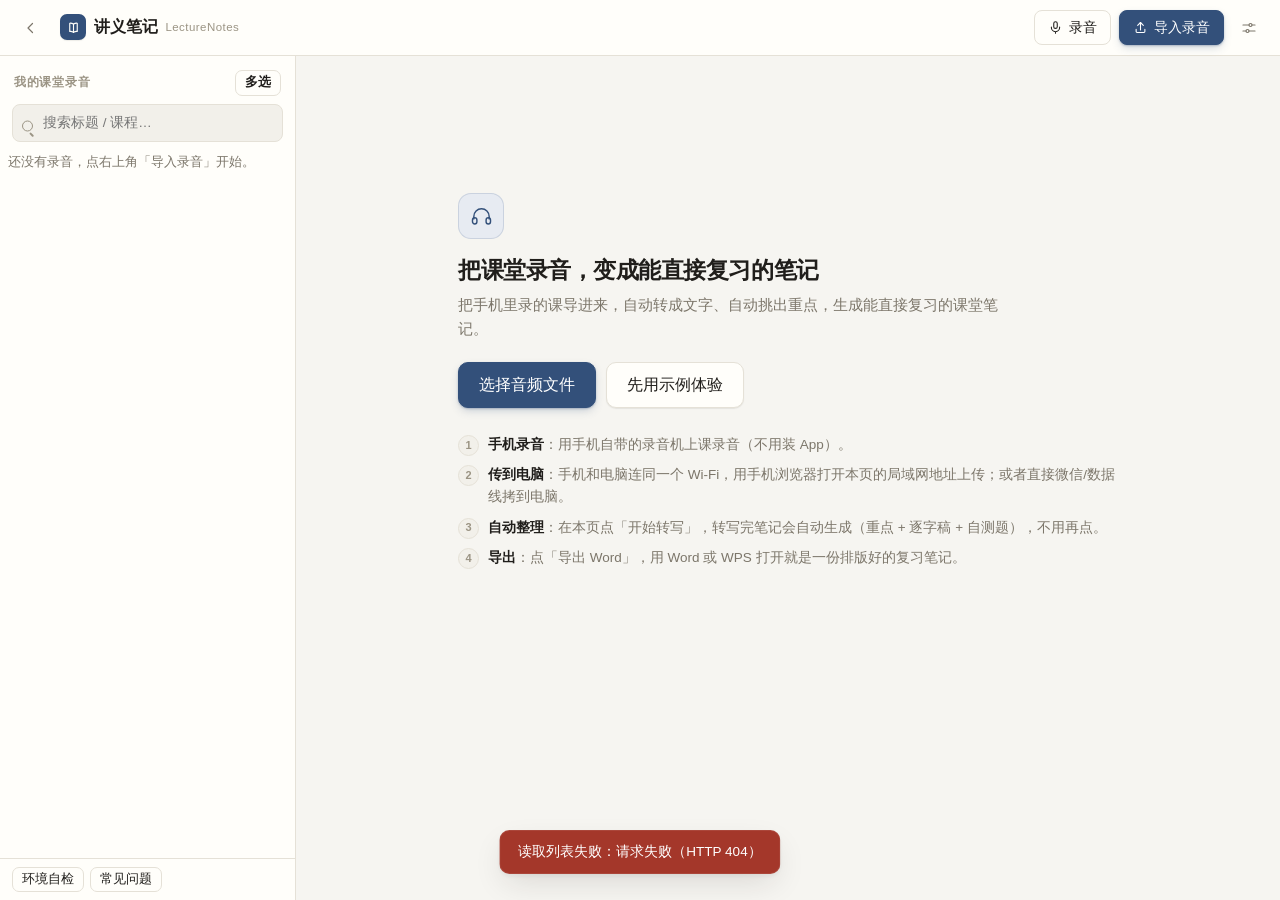
==== public/index.html @ d76efbf9 "工具栏两个笔记按钮合成重新润色，离线引擎不再产出笔记" ====
<!doctype html>
<html lang="zh-CN">
<head>
<meta charset="utf-8">
<meta name="viewport" content="width=device-width, initial-scale=1, viewport-fit=cover">
<meta name="color-scheme" content="light dark">
<title>讲义笔记 · LectureNotes</title>
<link rel="icon" href="data:image/svg+xml,<svg xmlns='http://www.w3.org/2000/svg' viewBox='0 0 24 24'><rect width='24' height='24' rx='5' fill='%2333507a'/><path d='M12 6.8C10.5 5.7 8.7 5.2 6.6 5.4v12c1.9-.2 3.5.3 5.4 1.4 1.9-1.1 3.5-1.6 5.4-1.4v-12c-2.1-.2-3.9.3-5.4 1.4z' fill='none' stroke='white' stroke-width='1.5' stroke-linejoin='round'/></svg>">
<link rel="stylesheet" href="./app.css">
</head>
<body>

<!-- ============ 图标 sprite ============
     全部图标都在这里定义一次，页面各处用 <svg class="i"><use href="#i-xxx"/></svg> 引用。
     为什么不用 emoji：同一个 codepoint 在 Windows / macOS / Android 上是三套完全
     不同的画（书本图标在 Windows 是彩色塑料书、在 Linux 上是黑白线条），字号、基线、
     留白都不可控，排在一起永远对不齐；而且彩色 emoji 跟任何配色方案都打架 ——
     一屏里冒出十几个饱和色块，就是「AI 生成界面」最典型的观感。
     全部用 24x24 视框、1.6 圆头描边、currentColor，颜色由 CSS 的 color 决定。 -->
<svg class="sprite" aria-hidden="true" focusable="false" width="0" height="0" style="position:absolute;overflow:hidden">
  <symbol id="i-menu" viewBox="0 0 24 24"><path d="M4 7h16M4 12h16M4 17h16"/></symbol>
  <symbol id="i-book" viewBox="0 0 24 24"><path d="M12 6.6C10.4 5.4 8.4 4.9 6 5.1v13.2c2.4-.2 4.4.3 6 1.5 1.6-1.2 3.6-1.7 6-1.5V5.1c-2.4-.2-4.4.3-6 1.5z"/><path d="M12 6.6v13.2"/></symbol>
  <symbol id="i-upload" viewBox="0 0 24 24"><path d="M12 16V4"/><path d="m7.5 8.5 4.5-4.5 4.5 4.5"/><path d="M5 15v3.5A1.5 1.5 0 0 0 6.5 20h11a1.5 1.5 0 0 0 1.5-1.5V15"/></symbol>
  <symbol id="i-sliders" viewBox="0 0 24 24"><path d="M4 8h8M16 8h4M4 16h4M12 16h8"/><circle cx="14" cy="8" r="2"/><circle cx="10" cy="16" r="2"/></symbol>
  <symbol id="i-x" viewBox="0 0 24 24"><path d="M6 6l12 12M18 6L6 18"/></symbol>
  <symbol id="i-headphones" viewBox="0 0 24 24"><path d="M4 14.5V12a8 8 0 0 1 16 0v2.5"/><rect x="2.6" y="13.4" width="4.6" height="6.4" rx="2.3"/><rect x="16.8" y="13.4" width="4.6" height="6.4" rx="2.3"/></symbol>
  <symbol id="i-arrow-left" viewBox="0 0 24 24"><path d="M19 12H5"/><path d="m11 6-6 6 6 6"/></symbol>
  <symbol id="i-arrow-right" viewBox="0 0 24 24"><path d="M5 12h14"/><path d="m13 6 6 6-6 6"/></symbol>
  <symbol id="i-chevron-left" viewBox="0 0 24 24"><path d="m14 6-6 6 6 6"/></symbol>
  <symbol id="i-chevron-right" viewBox="0 0 24 24"><path d="m10 6 6 6-6 6"/></symbol>
  <symbol id="i-trash" viewBox="0 0 24 24"><path d="M4 7h16"/><path d="M9.5 7V5.4A1.4 1.4 0 0 1 10.9 4h2.2a1.4 1.4 0 0 1 1.4 1.4V7"/><path d="M6.2 7l.75 12.1A2 2 0 0 0 8.95 21h6.1a2 2 0 0 0 2-1.9L17.8 7"/><path d="M10 11v5.5M14 11v5.5"/></symbol>
  <symbol id="i-pencil" viewBox="0 0 24 24"><path d="M12 20h9"/><path d="M16.6 3.6a2.1 2.1 0 0 1 3 3L7 19.2l-4 1 1-4z"/></symbol>
  <symbol id="i-pen" viewBox="0 0 24 24"><path d="M4 20.5 5.4 15l10.8-10.8a2.2 2.2 0 1 1 3.1 3.1L8.5 18.1z"/><path d="m14.6 5.6 3.3 3.3"/></symbol>
  <symbol id="i-nodes" viewBox="0 0 24 24"><circle cx="4.9" cy="12" r="2"/><circle cx="19" cy="6" r="2"/><circle cx="19" cy="18" r="2"/><path d="M6.9 12c4.4 0 4.6-6 10.1-6M6.9 12c4.4 0 4.6 6 10.1 6"/></symbol>
  <symbol id="i-file" viewBox="0 0 24 24"><path d="M14 3H7.5A1.5 1.5 0 0 0 6 4.5v15A1.5 1.5 0 0 0 7.5 21h9a1.5 1.5 0 0 0 1.5-1.5V7z"/><path d="M14 3v4h4.5"/><path d="M9 13h6M9 16.5h4"/></symbol>
  <symbol id="i-check" viewBox="0 0 24 24"><path d="m5 12.6 4.6 4.6L19 6.8"/></symbol>
  <symbol id="i-check-square" viewBox="0 0 24 24"><rect x="3.5" y="3.5" width="17" height="17" rx="3"/><path d="m8 12.2 2.9 2.9L16.3 9"/></symbol>
  <symbol id="i-square" viewBox="0 0 24 24"><rect x="3.5" y="3.5" width="17" height="17" rx="3"/></symbol>
  <symbol id="i-eye" viewBox="0 0 24 24"><path d="M2.6 12S6.2 5.6 12 5.6 21.4 12 21.4 12 17.8 18.4 12 18.4 2.6 12 2.6 12z"/><circle cx="12" cy="12" r="2.9"/></symbol>
  <symbol id="i-eye-off" viewBox="0 0 24 24"><path d="M9.9 5.9A9.9 9.9 0 0 1 12 5.6c5.8 0 9.4 6.4 9.4 6.4a17 17 0 0 1-3.2 3.9"/><path d="M6.3 7.7A17.6 17.6 0 0 0 2.6 12S6.2 18.4 12 18.4c1.06 0 2.03-.2 2.9-.53"/><path d="M10.1 10.1a2.9 2.9 0 0 0 3.9 3.9"/><path d="M3.6 3.6l16.8 16.8"/></symbol>
  <symbol id="i-folder" viewBox="0 0 24 24"><path d="M3.2 7.6A1.6 1.6 0 0 1 4.8 6h3.5a1.6 1.6 0 0 1 1.3.7L11 8.4h8.2A1.6 1.6 0 0 1 20.8 10v7.4a1.6 1.6 0 0 1-1.6 1.6H4.8a1.6 1.6 0 0 1-1.6-1.6z"/></symbol>
  <symbol id="i-copy" viewBox="0 0 24 24"><rect x="9" y="9" width="11.5" height="11.5" rx="2.2"/><path d="M15 5.8A1.8 1.8 0 0 0 13.2 4H5.8A1.8 1.8 0 0 0 4 5.8v7.4A1.8 1.8 0 0 0 5.8 15"/></symbol>
  <symbol id="i-coffee" viewBox="0 0 24 24"><path d="M4 9.5h12v5.8a5 5 0 0 1-5 5H9a5 5 0 0 1-5-5z"/><path d="M16 10.6h1.6a2.6 2.6 0 0 1 0 5.2H16"/><path d="M6.6 3.4v2.4M10 3.4v2.4M13.4 3.4v2.4"/></symbol>
  <symbol id="i-key" viewBox="0 0 24 24"><circle cx="8.4" cy="8.4" r="3.9"/><path d="m11.2 11.2 8.4 8.4"/><path d="m16.4 16.4 2-2"/><path d="m19.1 19.1 2-2"/></symbol>
  <symbol id="i-pin" viewBox="0 0 24 24"><path d="M9.4 3.2h5.2l-1.1 5 3.7 3.5H6.8l3.7-3.5z"/><path d="M12 11.7V21"/></symbol>
  <symbol id="i-alert" viewBox="0 0 24 24"><path d="M12 4.2 21 20H3z"/><path d="M12 9.6v4.6M12 16.9v.1"/></symbol>
  <symbol id="i-box" viewBox="0 0 24 24"><path d="M12 3.2 20.4 7.6v8.8L12 20.8 3.6 16.4V7.6z"/><path d="m3.6 7.6 8.4 4.5 8.4-4.5M12 12.1V20.8"/></symbol>
  <symbol id="i-search" viewBox="0 0 24 24"><circle cx="10.8" cy="10.8" r="6.6"/><path d="m15.7 15.7 4.5 4.5"/></symbol>
  <symbol id="i-mic" viewBox="0 0 24 24"><rect x="9.2" y="2.8" width="5.6" height="10.6" rx="2.8"/><path d="M5.4 11.4v.7a6.6 6.6 0 0 0 13.2 0v-.7M12 18.7V21.2"/></symbol>
  <symbol id="i-play" viewBox="0 0 24 24"><path d="M8 5.4v13.2L19 12z" fill="currentColor" stroke="none"/></symbol>
  <symbol id="i-stop" viewBox="0 0 24 24"><rect x="7" y="7" width="10" height="10" rx="2.2" fill="currentColor" stroke="none"/></symbol>
  <symbol id="i-sparkle" viewBox="0 0 24 24"><path d="M12 3.4 13.7 9l5.6 1.7-5.6 1.7L12 18l-1.7-5.6L4.7 10.7 10.3 9z"/><path d="M18.6 16.4 19.3 18.4l2 .7-2 .7-.7 2-.7-2-2-.7 2-.7z"/></symbol>
  <symbol id="i-coin" viewBox="0 0 24 24"><circle cx="12" cy="12" r="8.6"/><path d="M8.9 8.2 12 12.4l3.1-4.2M12 12.4V17"/><path d="M9.4 13.4h5.2M9.4 15.6h5.2"/></symbol>
  <symbol id="i-plus" viewBox="0 0 24 24"><path d="M12 5v14M5 12h14"/></symbol>
  <symbol id="i-wifi" viewBox="0 0 24 24"><path d="M2.6 9.2a13.5 13.5 0 0 1 18.8 0"/><path d="M5.9 12.7a9 9 0 0 1 12.2 0"/><path d="M9.2 16.2a4.4 4.4 0 0 1 5.6 0"/><path d="M12 19.6v.1"/></symbol>
  <symbol id="i-refresh" viewBox="0 0 24 24"><path d="M20 12a8 8 0 1 1-2.7-6"/><path d="M20.4 4.4v4.8h-4.8"/></symbol>
  <symbol id="i-shield" viewBox="0 0 24 24"><path d="M12 3.2 19.4 6v6c0 4.4-3 7.5-7.4 9.2C7.6 19.5 4.6 16.4 4.6 12V6z"/><path d="m9.2 12 2.1 2.1 3.6-3.9"/></symbol>
  <symbol id="i-more" viewBox="0 0 24 24"><circle cx="6" cy="12" r="1.3" fill="currentColor" stroke="none"/><circle cx="12" cy="12" r="1.3" fill="currentColor" stroke="none"/><circle cx="18" cy="12" r="1.3" fill="currentColor" stroke="none"/></symbol>
</svg>

<header class="topbar">
  <button class="icon-btn only-mobile" id="btn-menu" title="课程列表" aria-label="课程列表"><svg class="i"><use href="#i-menu"/></svg></button>
  <button class="icon-btn" id="btn-sidebar" title="收起录音列表" aria-label="收起或展开录音列表"><svg class="i"><use href="#i-chevron-left"/></svg></button>
  <div class="brand"><span class="logo"><svg class="i"><use href="#i-book"/></svg></span><b>讲义笔记</b><span class="sub">LectureNotes</span></div>
  <div class="top-actions">
    <button class="btn ghost phone-hide" id="btn-record" title="用电脑麦克风直接录音"><svg class="i sm"><use href="#i-mic"/></svg>录音</button>
    <button class="btn primary" id="btn-import"><svg class="i sm"><use href="#i-upload"/></svg>导入录音</button>
    <button class="icon-btn phone-hide" id="btn-settings" title="设置"><svg class="i"><use href="#i-sliders"/></svg></button>
  </div>
</header>

<main class="layout" id="layout">
  <aside class="sidebar" id="sidebar">
    <div class="side-head">
      <span>我的课堂录音</span>
      <div class="side-head-actions">
        <button class="btn ghost tiny phone-hide" id="btn-batch">多选</button>
        <button class="icon-btn tiny only-mobile" id="btn-close-menu" title="收起列表"><svg class="i"><use href="#i-x"/></svg></button>
      </div>
    </div>
    <div class="side-search"><input id="search" type="search" placeholder="搜索标题 / 课程…"></div>
    <div class="batch-bar" id="batch-bar" hidden>
      <span class="batch-count" id="batch-count"></span>
      <button class="btn tiny" id="btn-batch-all">全选</button>
      <button class="btn tiny ghost" id="btn-batch-none">取消选择</button>
      <button class="btn tiny danger" id="btn-batch-delete">删除所选</button>
      <button class="btn tiny ghost" id="btn-batch-exit">退出多选</button>
    </div>
    <ul id="lecture-list" class="lecture-list"></ul>
    <div class="side-foot phone-hide">
      <button class="btn ghost tiny" id="btn-health">环境自检</button>
      <button class="btn ghost tiny" id="btn-help">常见问题</button>
    </div>
  </aside>

  <section class="content" id="content">
    <!-- 空状态 -->
    <div id="empty-state" class="empty">
      <div class="empty-card">
        <div class="empty-mark"><svg class="i"><use href="#i-headphones"/></svg></div>
        <h2><span class="pc-only">把课堂录音，变成能直接复习的笔记</span><span class="only-remote">把这节课的录音传到电脑上</span></h2>
        <p><span class="pc-only">把手机里录的课导进来，自动转成文字、自动挑出重点，生成能直接复习的课堂笔记。</span><span class="only-remote">手机上不用装 App、不用登录：选个文件传上去，转文字、挑重点、导出都在电脑上做。</span></p>
        <div class="empty-actions">
          <button class="btn primary big" id="btn-import-2">选择音频文件</button>
          <button class="btn big phone-hide" id="btn-demo">先用示例体验</button>
        </div>
        <ol class="steps phone-hide">
          <li><b>手机录音</b>：用手机自带的录音机上课录音（不用装 App）。</li>
          <li><b>传到电脑</b>：手机和电脑连同一个 Wi-Fi，用手机浏览器打开本页的局域网地址上传；或者直接微信/数据线拷到电脑。</li>
          <li><b>自动整理</b>：在本页点「开始转写」，转写完笔记会自动生成（重点 + 逐字稿 + 自测题），不用再点。</li>
          <li><b>导出</b>：点「导出 Word」，用 Word 或 WPS 打开就是一份排版好的复习笔记。</li>
        </ol>
        <!-- 手机上（另一台设备通过局域网打开）走这一份说明。
             两边不共用同一段文字：电脑版讲的是「在本页转写、导出」，而这些
             在手机上根本点不到 —— 照抄过去等于骗人。 -->
        <ol class="steps only-remote">
          <li><b>在电脑上录音</b>：用手机自带的录音机上课录音，文件留在手机里。</li>
          <li><b>点上面的按钮传上去</b>：选文件、起个名字，传完这一步就结束了，手机会提示「已上传」。</li>
          <li><b>回到电脑上处理</b>：转写、生成笔记、导出 Word / PDF 都在电脑上做，手机上不用管。</li>
        </ol>
        <!-- 这条提示是给电脑上的人看的（「去设置里打开手机访问」）。手机上已经
             在传了，还在这儿说「怎么开手机访问」等于对着已经进门的人教开门。 -->
        <p class="hint phone-hide" id="lan-hint"></p>
      </div>
    </div>

    <!-- 详情 -->
    <div id="detail" hidden>
      <!-- 详情头：三行并成两行。
           原来「返回列表」独占一行（26px + 10px 间距），标题又一行，元信息再一行，
           合计 103px。在一个 800px 高的视口里，光这一块就吃掉八分之一，
           而它承载的信息（一条录音叫什么、什么时候导入、多大）用户扫一眼就够了。
           现在「返回」缩成图标 + 两个字，和标题同一行；删除从元信息行挪到标题行右侧
           （它本来就是针对「这条录音」的动作，跟标题同属一个层级）。 -->
      <div class="detail-head">
        <div class="head-main">
          <button class="btn ghost tiny" id="btn-back" title="回到录音列表"><svg class="i sm"><use href="#i-arrow-left"/></svg>返回</button>
          <h1 id="d-title" contenteditable="true" spellcheck="false">未命名</h1>
          <span class="badge" id="d-status">已导入</span>
          <button class="icon-btn tiny" id="btn-delete" title="删除这条录音"><svg class="i"><use href="#i-trash"/></svg></button>
        </div>
        <div class="meta-row">
          <label class="meta-item">课程 <input id="d-course" placeholder="如：数据结构" size="10"></label>
          <span class="meta-item" id="d-info"></span>
          <!-- 引擎标签原来挤在工具栏里（「硅基流动 SenseVoice · Qwen/Qwen3-ASR-1.7B · 547 段」
               一句就 362px 宽），把工具栏顶到两行、多占 43px。它本来就是「这条录音是
               用什么转的」这种元信息，跟导入时间、大小、时长同一类，挪到元信息行更合适。 -->
          <span class="engine-tag" id="engine-tag"></span>
        </div>
      </div>

      <div class="player-bar">
        <audio id="audio" controls preload="metadata"></audio>
        <div class="quick-jumps">
          <span class="hint">跳到：</span>
          <button class="btn tiny ghost" data-jump="-30"><svg class="i sm"><use href="#i-chevron-left"/></svg>30s</button>
          <button class="btn tiny ghost" data-jump="30">30s<svg class="i sm"><use href="#i-chevron-right"/></svg></button>
        </div>
      </div>

      <div class="toolbar">
        <div class="tb-group">
          <button class="btn primary" id="btn-transcribe">① 开始转写</button>
          <span class="tb-hint" id="transcribe-hint"></span>
        </div>
        <div class="tb-group">
          <button class="btn ghost" id="btn-renote" title="用大模型重新整理一遍：转写完成后会自动跑，改过风格或想重来点这里">重新润色</button>
        </div>
        <div class="tb-group">
          <button class="btn ghost" id="btn-export-docx">导出 Word</button>
          <button class="btn ghost" id="btn-export-pdf" title="导成 PDF，字体已嵌入，手机上也能看">导出 PDF</button>
          <button class="btn ghost" id="btn-copy">复制笔记</button>
        </div>
      </div>

      <div class="progress-wrap" id="progress-wrap" hidden>
        <div class="progress-main">
          <div class="progress-head">
            <span class="progress-stage" id="progress-stage">准备中</span>
            <span class="progress-label" id="progress-label">处理中…</span>
            <span class="progress-pct" id="progress-pct">—</span>
          </div>
          <div class="progress"><div class="progress-fill" id="progress-fill"></div></div>
          <div class="progress-detail" id="progress-detail" hidden></div>
        </div>
        <button class="btn tiny ghost" id="btn-cancel-job">取消</button>
      </div>

      <div class="panes" id="panes">
        <div class="pane">
          <div class="pane-head">
            <span class="tabs">
              <button class="tab active" id="tab-note"><svg class="i sm"><use href="#i-pencil"/></svg>笔记</button>
              <button class="tab" id="tab-mindmap"><svg class="i sm"><use href="#i-nodes"/></svg>思维导图</button>
            </span>
            <!-- 笔记设置的第二站：侧栏那个「⋯」只在列表里能看到，进了这条录音
                 想改风格/重点条数就得先退出去，等于让人记住「要改设置得先关掉」。
                 钉在笔记面板头上 —— 它改的就是这块面板里的东西。窄屏时 tab 和
                 它留在第一行，来源说明整行落到下面（见 @media 里的 flex-wrap）。 -->
            <button class="btn ghost tiny note-prefs-btn phone-hide" id="btn-pane-prefs" title="改这条录音的笔记设置"><svg class="i sm"><use href="#i-sliders"/></svg><span class="lbl">笔记设置</span></button>
            <span class="tx-reopen" id="tx-reopen" hidden>
              <button class="btn ghost tiny" id="btn-tx-expand" title="把逐字稿面板展开回来"><svg class="i sm"><use href="#i-file"/></svg>展开逐字稿</button>
            </span>
            <span class="pane-hint" id="note-source"></span>
          </div>
          <article class="markdown" id="note-view">
            <p class="placeholder">尚未生成笔记。请先点击「① 开始转写」，转写完成后笔记会自动生成。</p>
          </article>
        </div>
        <div class="pane tx-pane">
          <div class="pane-head">
            <span><svg class="i sm"><use href="#i-file"/></svg>逐字稿</span>
            <span class="pane-tools">
              <input id="tx-search" class="tx-search" type="search" placeholder="搜索…">
              <button class="btn ghost tiny" id="btn-tx-collapse" title="收起逐字稿，让笔记占满整行">收起<svg class="i sm"><use href="#i-chevron-right"/></svg></button>
            </span>
          </div>
          <p class="tx-note" id="tx-note" hidden></p>
          <div class="transcript" id="transcript-view">
            <p class="placeholder">尚未生成转写内容。</p>
          </div>
        </div>
      </div>
    </div>
  </section>
</main>

<!-- ============ 录音弹窗 ============ -->
<div class="modal phone-hide" id="record-modal" hidden>
  <div class="modal-card">
    <h3>正在录音</h3>
    <div class="rec-timer" id="rec-timer">00:00</div>
    <canvas id="rec-wave" width="420" height="64"></canvas>
    <p class="hint">建议：把手机/电脑放在前排，录音时尽量别翻书、别说话。</p>
    <div class="modal-actions">
      <button class="btn ghost" id="btn-rec-cancel">丢弃</button>
      <button class="btn primary" id="btn-rec-stop"><svg class="i sm"><use href="#i-stop"/></svg>停止并保存</button>
    </div>
  </div>
</div>

<!-- ============ 新建录音（导入/录音保存前先问一遍） ============ -->
<div class="modal" id="new-lecture-modal" hidden>
  <div class="modal-card">
    <h3 id="new-lecture-title">新建录音</h3>
    <p class="hint" id="new-lecture-sub">给这条录音起个名字，顺便定一下笔记怎么写。只有这一条录音会用到这些设置。</p>

    <div class="field">
      <label for="nl-title">录音名</label>
      <input id="nl-title" type="text" placeholder="如：数据结构 · 二叉树的遍历" spellcheck="false">
    </div>

    <div class="field phone-hide">
      <label for="nl-extra">提示词 <span class="hint">（空白即默认）</span></label>
      <textarea id="nl-extra" rows="3" spellcheck="false" placeholder="如：这是法学课，请把法条编号写全；重点用【】标出"></textarea>
    </div>

    <div class="grid2 phone-hide">
      <div class="field">
        <label for="nl-style">笔记风格</label>
        <select id="nl-style">
          <option value="exam">应试重点版</option>
          <option value="outline">提纲版</option>
          <option value="cornell">康奈尔版</option>
        </select>
      </div>
      <div class="field">
        <label for="nl-maxpoints">每个主题几条重点</label>
        <select id="nl-maxpoints">
          <option value="0">自适应（按主题长短定）</option>
          <option value="3">3 条 — 极简</option>
          <option value="5">5 条 — 适中</option>
          <option value="6">6 条 — 默认</option>
          <option value="8">8 条 — 详细</option>
          <option value="10">10 条 — 很详细</option>
        </select>
      </div>
    </div>
    <p class="hint" id="nl-style-desc"></p>

    <div class="field phone-hide">
      <label for="nl-language">录音语言 <span class="hint">（影响转写准确度）</span></label>
      <select id="nl-language">
        <option value="zh">中文</option>
        <option value="en">English</option>
        <option value="auto">自动识别</option>
      </select>
      <p class="hint" id="nl-language-desc"></p>
    </div>

    <p class="hint" id="nl-hint">风格、重点条数、提示词都只对这条录音生效。以后想改，打开它点「笔记设置」。</p>

    <div class="modal-actions">
      <button class="btn ghost" id="btn-nl-cancel">取消</button>
      <button class="btn primary" id="btn-nl-create">创建</button>
    </div>
  </div>
</div>

<!-- ============ 设置 ============ -->
<div class="modal phone-hide" id="settings-modal" hidden>
  <div class="modal-card wide">
    <div class="modal-head">
      <h3><svg class="i"><use href="#i-sliders"/></svg>设置</h3>
      <button class="icon-btn" id="btn-settings-close" title="关闭"><svg class="i"><use href="#i-x"/></svg></button>
    </div>
    <div class="settings-body">

      <section class="sect">
        <h4>① 服务商（转写 + AI 笔记共用一家）</h4>
        <div class="field">
          <label>服务商</label>
          <select id="s-provider">
            <option value="local">本地 · 免费、不上传</option>
          </select>
        </div>

        <div class="grid2" data-for="local">
          <div class="field">
            <label>运算设备</label>
            <select id="s-local-device">
              <option value="auto">自动（有 WebGPU 就用显卡）</option>
              <option value="webgpu">强制 WebGPU（显卡加速）</option>
              <option value="wasm">强制 WASM（CPU，慢但兼容）</option>
            </select>
          </div>
          <div class="field">
            <label>模型下载源</label>
            <select id="s-model-host">
              <option value="https://hf-mirror.com">HF 镜像 hf-mirror.com（国内推荐）</option>
              <option value="https://huggingface.co">HuggingFace 官方</option>
            </select>
          </div>
          <div class="field wide">
            <label>依赖库 CDN（不通会自动换备用源）</label>
            <input id="s-cdn" placeholder="https://cdn.jsdelivr.net/npm/@huggingface/transformers@3">
          </div>
        </div>

        <!-- 本地转写模型：同样是卡片选择器。四档体积差二十倍（96MB ~ 1.9GB），
             速度差十几倍，只写个仓库名用户没法判断该选哪个，
             所以每张卡上除了体积还标了实测耗时（providers.js 的 speedNote）。 -->
        <div class="field wide" data-for="local">
          <label>本地转写模型 <span class="hint" id="local-model-now"></span></label>
          <div class="model-list" id="local-model-list"></div>
          <div class="model-custom" id="local-model-custom" hidden>
            <input id="s-local-model" placeholder="onnx-community/whisper-base" autocomplete="off" spellcheck="false">
            <span class="hint">可填 HuggingFace 上任意兼容的仓库名</span>
          </div>
        </div>

        <div class="grid2" data-for="cloud">
          <div class="field">
            <label>接口地址（自定义时填）</label>
            <input id="s-asr-endpoint" placeholder="https://your-server/v1/audio/transcriptions">
          </div>
        </div>

        <!-- 转写模型：卡片式选择器。
             为什么不再用一行自由文本框：填完 Key 之后用户根本不知道自己在用哪个模型，
             也不知道还有免费档和更准的付费档可选 —— 只会一直用预设那一档。
             卡片把档位（零成本 / 便宜·够用 / 便宜·好用 / 偏贵·更好）和一句质量说明直接摆出来。
             那句说明刻意写得短、像人写的（「速度快，准确度略低」），别写成技术卖点。
             个别模型还会多一个「作者推荐」小标签 —— 那是背书，不是第五个档位。
             「其他」那张卡保留手填能力（自建 faster-whisper / 中转站）。 -->
        <div class="field wide" data-for="cloud">
          <label>转写模型 <span class="hint" id="asr-model-now"></span></label>
          <div class="model-list" id="asr-model-list"></div>
          <div class="model-custom" id="asr-model-custom" hidden>
            <input id="s-asr-model" placeholder="FunAudioLLM/SenseVoiceSmall" autocomplete="off" spellcheck="false">
            <span class="hint">照抄服务商文档里的写法</span>
          </div>
        </div>
        <div class="field wide" data-for="key" id="key-field">
          <label>API Key（转写 + 笔记共用这一把）</label>

          <!-- 第一行 = 当前正在用的那一把。平时是密码点，点眼睛才显示明文
               （本机才看得到；手机/局域网根本拿不到明文）。
               点对勾把它设为「正在用」，点「保存」才真正写进配置。 -->
          <div class="key-row">
            <input id="s-key" type="password" placeholder="粘贴你的 API Key" autocomplete="off" spellcheck="false">
            <button type="button" class="icon-btn tiny" id="btn-reveal-key" title="显示/隐藏 Key"><svg class="i"><use href="#i-eye"/></svg></button>
            <button type="button" class="icon-btn tiny" id="btn-save-key" title="用这一格里的 Key"><svg class="i"><use href="#i-check"/></svg></button>
          </div>

          <!-- 下面每一行 = 一把已保存的 Key，点一下就切过去（切过去后再点保存）。
               当前用的那条左边有竖条、底色更亮；删除按钮悬停才出现。 -->
          <div class="key-list" id="key-list" hidden></div>
        </div>
        <button class="btn ghost tiny" data-for="cloud" id="btn-test-asr">检查云端转写配置</button>
        <span class="test-result" id="asr-test-result"></span>
        <!-- 「录音语言」不在这里：它是每节课不同的事（英语课 vs 中文课），
             归到每条录音自己的笔记设置里，见新建录音弹窗的 #nl-language。 -->
      </section>

      <section class="sect">
        <h4>② 笔记润色</h4>
        <label class="check"><input type="checkbox" id="s-llm-enabled"> 转写完成后自动润色笔记</label>
        <div class="field">
          <label>笔记模型 <span class="hint" id="llm-model-now"></span></label>
          <div class="model-list" id="llm-model-list"></div>
          <!-- 手填入口（自定义中转站、或想用预设里没有的型号）。
               平时藏在「其他」那张卡后面，点开才显示 —— 默认铺一个空输入框
               会让人以为必须自己填。 -->
          <div class="model-custom" id="llm-model-custom" hidden>
            <input id="s-llm-model" placeholder="qwen2.5-7b" autocomplete="off" spellcheck="false">
            <span class="hint">照抄服务商文档里的模型名</span>
          </div>
        </div>
        <div class="grid2">
          <div class="field">
            <label>接口地址（已自动填写，一般无需修改）</label>
            <input id="s-llm-base" placeholder="https://api.siliconflow.cn/v1">
          </div>
        </div>
        <button class="btn ghost tiny" id="btn-test-llm">测试连通性</button>
        <span class="test-result" id="llm-test-result"></span>
      </section>

      <section class="sect">
        <h4>③ 存储位置</h4>
        <div class="field">
          <label for="s-lect-dir">录音目录 <span class="hint" id="s-lect-dir-now"></span></label>
          <div class="path-row">
            <input id="s-lect-dir" type="text" class="path-input" spellcheck="false" placeholder="留空 = 默认位置">
            <button type="button" class="icon-btn" id="btn-lect-dir-copy" title="复制这个路径"><svg class="i"><use href="#i-copy"/></svg></button>
            <button type="button" class="icon-btn" id="btn-lect-dir-open" title="在文件管理器里打开"><svg class="i"><use href="#i-folder"/></svg></button>
            <button type="button" class="btn ghost tiny" id="btn-lect-dir-move">迁移</button>
            <button type="button" class="btn ghost tiny" id="btn-lect-dir-reset">重置</button>
          </div>
          <span class="hint" id="s-lect-dir-hint"></span>
        </div>
        <div class="field">
          <label for="s-models-dir">模型缓存目录 <span class="hint" id="s-models-dir-now"></span></label>
          <div class="path-row">
            <input id="s-models-dir" type="text" class="path-input" spellcheck="false" placeholder="留空 = 默认位置">
            <button type="button" class="icon-btn" id="btn-models-dir-copy" title="复制这个路径"><svg class="i"><use href="#i-copy"/></svg></button>
            <button type="button" class="icon-btn" id="btn-models-dir-open" title="在文件管理器里打开"><svg class="i"><use href="#i-folder"/></svg></button>
            <button type="button" class="btn ghost tiny" id="btn-models-dir-move">迁移</button>
            <button type="button" class="btn ghost tiny" id="btn-models-dir-reset">重置</button>
          </div>
          <span class="hint" id="s-models-dir-hint"></span>
        </div>
      </section>

      <section class="sect">
        <h4>④ 手机访问</h4>
        <p class="hint">
          开启后，同一个 Wi-Fi 下的手机、平板、别的电脑能打开下面这个地址，把录音传进来。
          <b>默认是关的</b> —— 关着的时候，就算别人拿到地址也只会看到 403，一个字节都读不到。
          录完传完记得关掉。
        </p>
        <label class="check"><input type="checkbox" id="s-lan-enabled"> 允许同一 Wi-Fi 的设备访问</label>
        <div class="field wide">
          <label>手机该访问的地址</label>
          <div class="path-row">
            <input id="lan-url" type="text" class="path-input" readonly spellcheck="false"
                   placeholder="打开开关后显示">
            <button type="button" class="icon-btn" id="btn-lan-copy" title="复制这个地址"><svg class="i"><use href="#i-copy"/></svg></button>
          </div>
          <span class="hint" id="lan-status"></span>
        </div>
        <p class="hint" id="lan-warn" hidden></p>
      </section>

      <section class="sect">
        <h4>⑤ 关于与协议</h4>
        <div class="about-row">
          <span class="hint" id="about-version">版本 —</span>
          <button type="button" class="linklike" id="btn-check-update">检查更新</button>
          <button type="button" class="linklike" id="btn-show-license">用户协议</button>
          <button type="button" class="linklike" id="btn-show-privacy">隐私政策</button>
          <span class="hint" id="about-agree"></span>
        </div>
        <!-- 更新区默认整块隐藏：没查到新版时不占地方。
             查到了才展开「新版号 + 更新说明 + 下载安装」。 -->
        <div class="update-box" id="update-box" hidden>
          <div class="update-head">
            <b id="update-title"></b>
            <span class="hint" id="update-sub"></span>
          </div>
          <div class="update-notes" id="update-notes"></div>
          <div class="update-actions">
            <button type="button" class="btn primary tiny" id="btn-update-install">下载并安装</button>
            <button type="button" class="btn ghost tiny" id="btn-update-ignore">跳过这个版本</button>
            <button type="button" class="btn ghost tiny" id="btn-update-page" hidden>打开下载页</button>
            <span class="hint" id="update-status"></span>
          </div>
        </div>
      </section>

      <section class="sect" id="diag-sect">
        <h4>⑥ 环境自检</h4>
        <div class="diag" id="diag"></div>
      </section>

    </div>
    <div class="modal-foot">
      <span class="hint">设置存在数据目录下的 <code>config.json</code>（默认在 <code>%LOCALAPPDATA%\LectureNotes\data</code>，实际位置见上面 ③ 存储位置）。Key 只存在这台电脑上，局域网访问时不会下发。</span>
      <div>
        <!-- 打赏入口放在这排按钮里，不放在滚动的设置正文里 ——
             正文滚到底才看得见，等于藏起来了；这一排永远固定在最底部。 -->
        <button class="btn ghost tiny" id="btn-show-donate" title="觉得好用的话，可以请人家喝杯奶茶"><svg class="i sm"><use href="#i-coffee"/></svg>请人家喝奶茶</button>
        <button class="btn ghost tiny danger" id="btn-shutdown" title="关闭后台服务（关掉整个程序）"><svg class="i sm"><use href="#i-x"/></svg>退出服务</button>
        <button class="btn ghost" id="btn-settings-cancel">取消</button>
        <button class="btn primary" id="btn-settings-save">保存</button>
      </div>
    </div>
  </div>
</div>

<!-- ============ 用户协议 / 隐私政策 ============ -->
<!-- 首次启动时自动弹出（还不算「同意过」的话），也可以随时从设置里再打开。 -->
<!-- ============ 新手引导 ============ -->
<!-- 内容全部由 public/onboard.js 现场生成：七步流程各自差别很大，
     写成静态 HTML 会变成七个 hidden 大块互相打架。
     这里只留一个容器，方便 CSS 定位和「首次启动要不要弹」的判断。 -->
<div class="modal onboard-modal phone-hide" id="onboard-modal" hidden></div>

<div class="modal" id="agree-modal" hidden>
  <div class="modal-card wide">
    <div class="modal-head">
      <h3 id="agree-title"><svg class="i"><use href="#i-file"/></svg><span class="t">用户协议</span></h3>
      <button class="icon-btn" id="btn-agree-close" title="关闭"><svg class="i"><use href="#i-x"/></svg></button>
    </div>
    <div class="settings-body help-body">
      <div class="tabs agree-tabs">
        <button class="tab active" id="tab-license" type="button">用户协议</button>
        <button class="tab" id="tab-privacy" type="button">隐私政策</button>
      </div>
      <pre class="agree-text" id="agree-text">正在读取…</pre>
      <p class="hint" id="agree-foot"></p>
    </div>
    <div class="modal-foot">
      <span class="hint">这份协议随软件一起放在安装目录里，随时可以再看。</span>
      <div class="modal-actions" style="margin:0">
        <button class="btn ghost" id="btn-agree-later">以后再说</button>
        <button class="btn primary" id="btn-agree-ok">我已阅读并同意</button>
      </div>
    </div>
  </div>
</div>

<!-- ============ 打赏 ============ -->
<!--
  收款码图片放在 public/donate/ 下面：
    public/donate/wechat.png/.jpg     微信收款码
    public/donate/alipay.png/.jpg     支付宝收款码
  两个都放就并排显示两个；只放一个就只显示那一个；一个都没有就显示
  「还没放收款码」的占位说明（开发状态下看得见，发出去之前放好就行）。
  图片不存在时网页不会报 404 崩掉 —— app.js 里先探测再显示。

  这个弹窗有两个出处：
    · 每次启动程序时自动弹一次（没勾「不再提示」的话）
    · 设置底部「请人家喝奶茶」按钮，想看才点
  自动弹的时候把「下次再说」写成「先看看别处」，手动打开时那句不显示。
-->
<!-- ============ 打赏 ============ -->
<div class="modal phone-hide" id="donate-modal" hidden>
  <div class="modal-card">
    <div class="modal-head">
      <h3><svg class="i"><use href="#i-coffee"/></svg>请人家喝杯奶茶</h3>
      <button class="icon-btn" id="btn-donate-close" title="关闭"><svg class="i"><use href="#i-x"/></svg></button>
    </div>
    <div class="settings-body">
      <p class="hint">
        这个软件是免费的，也没有登录、没有广告、不传你的录音。
        如果它真的帮你省下了抄笔记的时间，可以请人家喝杯奶茶 —— 不打赏也照样能用，一点功能都不会少。
      </p>
      <div class="donate-codes" id="donate-codes"></div>
      <p class="hint">米饭管饱，奶茶是加餐</p>
      <label class="donate-opt">
        <input type="checkbox" id="donate-never" />
        <span>以后不要再提示我</span>
      </label>
    </div>
    <div class="modal-foot">
      <span class="hint">钱直接到作者手里，不经过任何第三方平台。</span>
      <div class="modal-actions" style="margin:0">
        <button class="btn ghost" id="btn-donate-later">下次再说</button>
      </div>
    </div>
  </div>
</div>

<!-- ============ 常见问题 ============ -->
<div class="modal" id="help-modal" hidden>
  <div class="modal-card wide">
    <div class="modal-head">
      <h3><svg class="i"><use href="#i-book"/></svg>常见问题</h3>
      <button class="icon-btn" id="btn-help-close" title="关闭"><svg class="i"><use href="#i-x"/></svg></button>
    </div>
    <div class="faq-search">
      <svg class="i"><use href="#i-search"/></svg>
      <input id="faq-search" type="search" placeholder="搜报错原文或问题，比如 401、备份、时间戳" autocomplete="off">
    </div>
    <div class="settings-body help-body" id="faq-body"></div>
  </div>
</div>

<div id="toast" class="toast" hidden></div>
<input type="file" id="file-input" accept="audio/*,video/mp4,video/*" multiple hidden>
<script type="module" src="./app.js"></script>
</body>
</html>
---- public/app.css ----
/* ===== 讲义笔记 LectureNotes —— 样式 ===== */
:root {
  /* ── 配色 ────────────────────────────────────────────────────────────
     暖纸底 + 墨蓝主色。刻意不用 #3b82f6 / #6366f1 那类高饱和亮蓝 ——
     那是模板站和 AI 生成界面的默认色，一屏亮蓝看着就廉价。
     主色 #33507a 比 Tailwind blue-500 暗两档、饱和度也低，压得住长文阅读；
     底色 #f6f5f1 带一点黄，跟纯白面板拉开层次，不然整页糊成一片白。 */
  --bg: #f6f5f1;
  --panel: #fffefa;
  --panel-2: #f2f0ea;
  --panel-3: #e9e6dd;
  --text: #201e1b;
  --text-2: #453f36;
  --muted: #7c766a;
  --muted-2: #9b9484;
  --line: #e5e1d7;
  --line-2: #d2ccbe;
  --brand: #33507a;
  --brand-2: #27406a;
  --brand-soft: #e7ebf2;
  --ok: #2f6b46;
  --ok-soft: #e6efe8;
  --warn: #8f6416;
  --warn-soft: #f7eedb;
  --danger: #a4372a;
  --danger-soft: #f8e7e3;

  /* ── 形状 ────────────────────────────────────────────────────────────
     两档圆角：控件 8px、卡片 14px、浮层 18px。
     以前按钮 9px、卡片 12px、弹窗 16px 三个值混着用，凑近看边缘不在一个节奏上。 */
  --r-sm: 8px;
  --r-md: 10px;
  --r-lg: 14px;
  --r-xl: 18px;
  --radius: var(--r-lg);

  /* ── 阴影 ────────────────────────────────────────────────────────────
     分三层：控件贴地一层、卡片两层、浮层三层。
     阴影基色用暖色 (32,30,27) 而不是纯黑 —— 冷阴影压在暖纸底上会发灰。 */
  --sh-1: 0 1px 1.5px rgba(32, 30, 27, .05), 0 1px 1px rgba(32, 30, 27, .03);
  --sh-2: 0 1px 2px rgba(32, 30, 27, .05), 0 4px 12px -2px rgba(32, 30, 27, .07);
  --sh-3: 0 2px 4px rgba(32, 30, 27, .06), 0 12px 32px -6px rgba(32, 30, 27, .14);
  --shadow: var(--sh-2);

  --mono: ui-monospace, SFMono-Regular, "Cascadia Mono", Consolas, monospace;
  --ease: cubic-bezier(.2, .7, .3, 1);
}
@media (prefers-color-scheme: dark) {
  :root {
    --bg: #161513;
    --panel: #1e1d1a;
    --panel-2: #252420;
    --panel-3: #2d2b26;
    --text: #ece9e2;
    --text-2: #cfcabf;
    --muted: #9c958a;
    --muted-2: #807a70;
    --line: #302e28;
    --line-2: #3d3a32;
    --brand: #8ba6d8;
    --brand-2: #a3baea;
    --brand-soft: #232b39;
    --ok: #6cbf8b;
    --ok-soft: #1d2a22;
    --warn: #d7a94e;
    --warn-soft: #2c2519;
    --danger: #e08477;
    --danger-soft: #2f1e1b;
    --sh-1: 0 1px 1.5px rgba(0, 0, 0, .5);
    --sh-2: 0 1px 2px rgba(0, 0, 0, .5), 0 4px 14px -2px rgba(0, 0, 0, .45);
    --sh-3: 0 2px 6px rgba(0, 0, 0, .55), 0 16px 40px -8px rgba(0, 0, 0, .6);
    --shadow: var(--sh-2);
  }
}
* { box-sizing: border-box; }
/* 作者样式（.empty{display:grid}、.progress-wrap{display:flex} 这类）的优先级高于
   浏览器默认的 [hidden]{display:none}，于是 hidden=true 根本藏不住元素：
   首页空状态一直占着 70vh，把详情页顶到下面；进度条明明没在跑也一直挂着。
   这里统一兜底，所有 hidden 都必须真的隐藏。 */
[hidden] { display: none !important; }
html, body { height: 100%; }
body {
  margin: 0;
  background: var(--bg);
  color: var(--text);
  font: 15px/1.65 -apple-system, BlinkMacSystemFont, "Segoe UI", "Microsoft YaHei", "PingFang SC", "Hiragino Sans GB", sans-serif;
  -webkit-font-smoothing: antialiased;
  text-rendering: optimizeLegibility;
}
button, input, select, textarea { font: inherit; color: inherit; }
h1, h2, h3, h4 { margin: 0; font-weight: 650; line-height: 1.35; letter-spacing: -.01em; }
a { color: var(--brand); text-underline-offset: 2px; }
/* 焦点环统一走主色，不用浏览器默认那圈亮蓝（那个蓝跟去哪都不搭）。
   只给键盘焦点做，鼠标点不给 —— 一直亮着框很难看。 */
:focus-visible { outline: 2px solid color-mix(in srgb, var(--brand) 60%, transparent); outline-offset: 2px; }

/* ---------- 图标 ----------
   emblem 图标全部是内联 SVG sprite（见 index.html 顶部 #icons），
   这里只规定尺寸和描边。用 1.6 宽度的圆头描边是因为 1px 在 HIDPI 上太细、
   2px 又偏重，1.6 正好跟中文 15px 字重的视觉重量接近。
   emoji 的问题不只是「AI 味」：不同系统里同一个 codepoint 长得完全不同，
   Windows 上 ⚙ 是彩色的、Linux 上是黑白，排版完全不可控。 */
.i {
  width: 18px; height: 18px; flex: none;
  fill: none; stroke: currentColor; stroke-width: 1.6;
  stroke-linecap: round; stroke-linejoin: round;
  vertical-align: -.16em;
}
.i.sm { width: 15px; height: 15px; stroke-width: 1.7; }
.i.lg { width: 22px; height: 22px; stroke-width: 1.5; }
/* 实心变体（播放/录制这种需要「重」的） */
.i.fill { fill: currentColor; stroke: none; }

/* ---------- 顶栏 ---------- */
.topbar {
  display: flex; align-items: center; gap: 12px;
  height: 56px; padding: 0 14px;
  background: var(--panel); border-bottom: 1px solid var(--line);
  position: sticky; top: 0; z-index: 30;
}
.brand { display: flex; align-items: center; gap: 8px; font-size: 16px; }
/* 品牌图标：一小块实心墨蓝圆角方块 + 反白书页线。
   以前是一个 📚 emoji，在 Windows 上渲染成彩色塑料书、macOS 上又是另一副样子。 */
.brand .logo {
  width: 26px; height: 26px; flex: none; display: inline-flex;
  align-items: center; justify-content: center;
  background: var(--brand); color: var(--panel);
  border-radius: 7px; box-shadow: var(--sh-1);
}
.brand .logo .i { width: 15px; height: 15px; stroke-width: 1.8; }
.brand b { font-weight: 650; letter-spacing: -.01em; }
.brand .sub { color: var(--muted-2); font-size: 11.5px; font-weight: 400; letter-spacing: .04em; }
.top-actions { margin-left: auto; display: flex; align-items: center; gap: 8px; }

/* ---------- 按钮 ----------
   三个层次：
     .btn          落地控件（有底色 + 一层贴地阴影，按下时阴影收掉）
     .btn.primary  本页那个唯一的主动作（实心墨蓝）
     .btn.ghost    次要动作（透明底，只在 hover 时出现底色）
   阴影刻意做得很浅：按钮一层阴影、卡片一层、弹窗三层，
   层级靠阴影深度区分，不靠颜色堆叠。 */
.btn {
  display: inline-flex; align-items: center; gap: 6px;
  border: 1px solid var(--line); background: var(--panel); color: var(--text);
  padding: 7px 13px; border-radius: var(--r-sm); cursor: pointer; white-space: nowrap;
  font-size: 14px; line-height: 1.4;
  box-shadow: var(--sh-1);
  transition: background .14s var(--ease), border-color .14s var(--ease),
              box-shadow .14s var(--ease), transform .06s var(--ease);
}
.btn:hover { background: var(--panel-2); border-color: var(--line-2); }
/* 按下：往下压 1px + 阴影收掉，手感上「真的按下去了」 */
.btn:active { transform: translateY(1px); box-shadow: none; }
.btn.primary {
  background: var(--brand); border-color: var(--brand); color: #fff;
  box-shadow: 0 1px 2px color-mix(in srgb, var(--brand) 30%, transparent),
              0 4px 10px -2px color-mix(in srgb, var(--brand) 25%, transparent);
}
.btn.primary:hover { background: var(--brand-2); border-color: var(--brand-2); }
.btn.ghost { background: transparent; box-shadow: none; }
.btn.ghost:hover { background: var(--panel-2); }
.btn.tiny { padding: 3px 9px; font-size: 12.5px; border-radius: 7px; gap: 4px; }
.btn.tiny .i { width: 13px; height: 13px; }
.btn.big { padding: 11px 20px; font-size: 15.5px; border-radius: var(--r-md); }
.btn.big .i { width: 18px; height: 18px; }
.btn[disabled] { opacity: .45; cursor: not-allowed; box-shadow: none; }
.btn[disabled]:active { transform: none; }
.btn.danger { color: var(--danger); border-color: color-mix(in srgb, var(--danger) 32%, var(--line)); }
.btn.danger:hover { background: var(--danger-soft); border-color: color-mix(in srgb, var(--danger) 45%, var(--line)); }
.icon-btn {
  display: inline-flex; align-items: center; justify-content: center;
  border: 0; background: transparent; cursor: pointer; font-size: 17px;
  width: 34px; height: 34px; border-radius: var(--r-sm); color: var(--muted);
  transition: background .14s var(--ease), color .14s var(--ease);
}
.icon-btn:hover { background: var(--panel-2); color: var(--text); }
.icon-btn:active { background: var(--panel-3); }
.icon-btn.tiny { width: 26px; height: 26px; font-size: 13px; }
.icon-btn.tiny .i { width: 14px; height: 14px; }
.only-mobile { display: none; }
/* 局域网来的（手机、另一台电脑）只留上传。
   ---------------------------------------------------------------
   老大的原话：「手机只负责上传录音，只保留上传功能，其他的也没什么用
   吧，其他功能在电脑上弄，那就去掉，正好手机屏幕小也显得简洁一些」。

   注意这里**不是**用宽度断点判断的。宽度判断不了「是不是手机」：把桌面
   浏览器窗口拉窄一点就会掉进手机版，而那台机器其实什么都能干（转写、
   导出、改设置全都打得通），平白削掉一半功能。真正的判据是「这个请求是
   不是从本机发出来的」—— 服务端 /health 回的 local 字段，见 app.js 的
   applyRemoteMode()。手机上不管横屏竖屏一律精简，桌面上把窗口拉成一条
   缝也还是完整功能。

   `.only-remote` 反着来：只在手机上出现的那段说明文字用它。 */
body.remote .phone-hide { display: none !important; }
/* 只在手机 / 只在电脑出现的那两段文案。用 revert 而不是写死 inline：
   同一个类既挂在 <span> 上也挂在 <ol> 上，写死 display:inline 会把列表
   压成一行。revert 交还给浏览器默认值，span 还是行内、ol 还是块。 */
.only-remote { display: none; }
body.remote .only-remote { display: revert; }
body.remote .pc-only { display: none; }

/* 手机上侧栏那几行还要再收一遍：
   · 置顶 / 删除 / 笔记设置这三个操作全是「在电脑上整理」时干的事，手机传完
     就走，用不到；而且它们平时靠 :hover 才冒出来，触屏上本来就点不出来。
   · 列表本身留着 —— 传完能看见「刚才那条上去了」是唯一的反馈。 */
body.remote .li-actions,
body.remote .li-edit { display: none; }
body.remote .side-foot { display: none; }
/* 手机这一屏只有「传文件」一个动作，空状态的那张卡片就是整个页面。
   桌面版靠 min-height:70vh 把它摆在中间偏上；手机上变成顶部对齐，
   免得按钮被顶到屏幕下半截、一进来还要滑一下才看得见。 */
body.remote .empty { min-height: 0; place-items: start center; padding-top: 6vh; }
body.remote .empty-actions { margin-bottom: 20px; }
body.remote .empty-card > p { margin-bottom: 16px; }

/* ---------- 布局 ---------- */
.layout { display: grid; grid-template-columns: 296px 1fr; height: calc(100vh - 56px); }
/* 侧栏收起：整列宽度归零，横向空间全给正文；再点一次展开。
   注意必须是「单列」而不是 `0 1fr`：下面这条 display:none 会把 .sidebar
   从网格里摘掉，剩下的 .content 就变成第一个网格项、被塞进第一条轨道；
   若那条轨道是 0 宽，正文就只剩左右 padding，界面看起来像整片空白
   （只剩一条带滚动条的细缝）。 */
.layout.collapsed { grid-template-columns: 1fr; }
.layout.collapsed .sidebar { display: none; }
.sidebar {
  border-right: 1px solid var(--line); background: var(--panel);
  display: flex; flex-direction: column; min-height: 0;
}
.side-head {
  display: flex; align-items: center; justify-content: space-between;
  padding: 14px 14px 8px; font-weight: 600; font-size: 12px;
  color: var(--muted-2); letter-spacing: .06em; text-transform: uppercase;
}
.side-search { padding: 0 12px 10px; position: relative; }
/* 搜索框左边留出放大镜的位置（放大镜是 CSS 画的两道弧，省一个 DOM 节点） */
.side-search input {
  width: 100%; padding: 7px 10px 7px 30px; border-radius: var(--r-sm);
  border: 1px solid var(--line); background: var(--panel-2); font-size: 13.5px;
  transition: border-color .14s var(--ease), background .14s var(--ease);
}
.side-search input:focus { background: var(--panel); border-color: var(--line-2); outline: none; }
.side-search::before {
  content: ''; position: absolute; left: 22px; top: 50%;
  width: 9px; height: 9px; margin-top: -2px;
  border: 1.6px solid var(--muted-2); border-radius: 50%;
  transform: translateY(-50%); pointer-events: none;
}
.side-search::after {
  content: ''; position: absolute; left: 30px; top: 50%;
  width: 5px; height: 1.6px; margin-top: 4px; background: var(--muted-2);
  transform: rotate(45deg); transform-origin: left center; pointer-events: none;
  border-radius: 1px;
}
.lecture-list { list-style: none; margin: 0; padding: 0 8px 8px; overflow: auto; flex: 1; }
.lecture-item {
  padding: 9px 11px; border-radius: var(--r-md); cursor: pointer; margin-bottom: 2px;
  border: 1px solid transparent;
  transition: background .12s var(--ease), border-color .12s var(--ease);
}
.lecture-item:hover { background: var(--panel-2); }
/* 选中项：淡底 + 左侧一根 2px 的主色竖条（比整块高亮更克制，也更像列表而不是卡片） */
.lecture-item.active {
  background: var(--brand-soft);
  border-color: color-mix(in srgb, var(--brand) 22%, transparent);
}
.lecture-item.active::before {
  content: ''; position: absolute; left: -1px; top: 8px; bottom: 8px;
  width: 2.5px; border-radius: 0 2px 2px 0; background: var(--brand);
}
.lecture-item .li-title { font-weight: 600; font-size: 13.5px; display: flex; gap: 6px; align-items: baseline; letter-spacing: -.005em; }
.lecture-item .li-title span { overflow: hidden; text-overflow: ellipsis; white-space: nowrap; }
.lecture-item .li-meta { font-size: 11.5px; color: var(--muted-2); margin-top: 3px; display: flex; gap: 8px; flex-wrap: wrap; }
.dot { width: 6px; height: 6px; border-radius: 50%; display: inline-block; flex: none; }
.dot.uploaded { background: var(--muted-2); }
.dot.transcribing { background: var(--warn); }
.dot.transcribed { background: var(--ok); }
.dot.failed { background: var(--danger); }
.side-foot { display: flex; gap: 6px; padding: 8px 12px; border-top: 1px solid var(--line); }

/* ---------- 列表多选 / 置顶 / 删除 ---------- */
.batch-bar {
  display: flex; align-items: center; gap: 6px; flex-wrap: wrap;
  padding: 7px 12px; border-bottom: 1px solid var(--line);
  background: var(--panel-2);
}
.batch-bar[hidden] { display: none; }
.batch-count { font-size: 12.5px; color: var(--muted); flex: 1; min-width: 56px; font-variant-numeric: tabular-nums; }
.lecture-item { position: relative; display: flex; align-items: flex-start; gap: 8px; }
.lecture-item .li-main { flex: 1; min-width: 0; }
.li-check { flex: none; line-height: 1.5; color: var(--muted-2); user-select: none; display: inline-flex; align-items: center; }
.li-check .i { width: 15px; height: 15px; }
.lecture-item.selected { background: var(--brand-soft); border-color: color-mix(in srgb, var(--brand) 22%, transparent); }
.pin-tag { display: inline-flex; align-items: center; flex: none; color: var(--brand); }
.pin-tag .i { width: 12px; height: 12px; stroke-width: 1.9; }
.li-actions { display: none; flex: none; gap: 2px; }
.lecture-item:hover .li-actions, .lecture-item.selected .li-actions { display: flex; }
.li-btn {
  display: inline-flex; align-items: center; justify-content: center;
  border: 0; background: transparent; cursor: pointer;
  width: 22px; height: 22px; padding: 0; border-radius: 5px; color: var(--muted-2);
  transition: background .12s var(--ease), color .12s var(--ease);
}
.li-btn .i { width: 13px; height: 13px; }
.li-btn:hover { background: var(--panel-3); color: var(--text); }
.li-btn.on { color: var(--brand); }
.li-btn.on .i { fill: currentColor; fill-opacity: .18; }
.li-btn.danger:hover { color: var(--danger); background: var(--danger-soft); }

/* 侧栏每一行最右边那个「⋯」：这条录音的笔记设置。
   平时只露三个点（每行常驻一个「编辑」太吵），鼠标移到它自己身上才换成
   「编辑」两个字 —— 光有图标没人知道是干嘛的，一个字就够说明了。
   用 min-width 把两种状态的宽度对齐，不然换字的瞬间整行会抖一下。
   它常驻显示（不像 📌/🗑 那样只在中悬浮时出现），因为「改笔记设置」是
   随时可能做的事，不该藏起来；而 📌/🗑 从它左边滑进来，它自己钉在最右不动。 */
.li-edit {
  flex: none; min-width: 26px; height: 22px; margin-top: 1px;
  display: inline-flex; align-items: center; justify-content: center;
  padding: 0 4px; border: 0; border-radius: 6px;
  background: transparent; cursor: pointer;
  font-size: 12px; line-height: 1; color: var(--muted);
}
/* 「三个点」从字符 ⋯ 换成了 SVG 图标 #i-more（2026-10-29 UI 翻新）。
   字符版靠 font-size + letter-spacing 撑出来的宽度跟文字对不齐，不同系统
   还画得不一样；图标版宽度固定 15px，跟「编辑」两个字切换时不会让按钮跳宽。 */
.li-edit .dots { display: inline-flex; align-items: center; }
.li-edit .dots .i { width: 15px; height: 15px; stroke-width: 2; }
.li-edit .word { display: none; font-size: 11.5px; white-space: nowrap; }
.li-edit:hover { background: var(--panel-2); color: var(--text); }
.li-edit:hover .dots { display: none; }
.li-edit:hover .word { display: inline; }
.li-edit:active { transform: translateY(1px); }
/* 手机 / 平板没有「悬浮」这个动作。只露三个点的话，那边永远换不出「编辑」两个字，
   谁也猜不到它能点。所以设备一旦报「不能悬浮」，就直接显字、藏点。
   （真机靠这条，桌面鼠标走上面的 :hover，两边各管一边。） */
@media (hover: none) {
  .li-edit .dots { display: none; }
  .li-edit .word { display: inline; }
}

/* 侧栏里「转写中 42%」那一行：只在真在跑任务的录音上出现。
   老大就是靠这行分清哪条在转的，所以颜色跟着状态走、别太吵。 */
.li-job {
  font-size: 11.5px; color: var(--warn); margin-top: 2px;
  display: flex; align-items: center; gap: 5px; line-height: 1.4;
}
.li-job::before {
  content: ''; width: 5px; height: 5px; border-radius: 50%;
  background: currentColor; flex: none; animation: job-pulse 1.2s ease-in-out infinite;
}
@keyframes job-pulse { 0%, 100% { opacity: 1; } 50% { opacity: .25; } }

.content { overflow: auto; padding: 20px 24px 64px; min-width: 0; }

/* ---------- 详情页：应用外壳 ----------
   打开录音时 .content 会挂上 detail-open（见 app.js 的 setDetailOpen）。

   为什么要另起一套：以前详情页六层全铺在 .content 这一个滚动区里，
   实测 1280×800 下正文第一个标题在 y=538 才出现 —— 视口 800px，
   前 242px 被「返回 / 标题 / 元信息 / 播放器 / 工具栏」吃掉，剩下的还在往下滚。
   音频播放器也跟着滚走，边听边看笔记得手动往回滚；右栏逐字稿只有 609px 高，
   滚到 1500 之后右半屏整片空白。

   改法：外壳定高。上面几层该多高多高，双栏吃掉「剩下的全部高度」，
   两栏各自内部滚动。这样播放器和工具栏永远在，正文和逐字稿各滚各的。
   窄屏不启用（下面 @media 里撤销）：那里双栏本来就是上下单栏，
   逐字稿在下面，保持长文档更顺。 */
@media (min-width: 1081px) {
  .content.detail-open {
    overflow: hidden; padding-bottom: 0;
    /* 只有一条 1fr：详情块自己吃掉整个高度。写 auto auto … 会把 #detail
       塞进 auto 那一行（#empty-state 是 hidden，不占格），详情就只剩内容高。 */
    display: grid;
    grid-template-rows: 1fr;
    height: 100%; min-height: 0;
  }
  /* 用 flex 而不是 grid-template-rows：进度栏是 hidden 的（display:none），
     它不进网格也不占行，写死 auto auto auto auto 1fr 会让双栏落到第 4 个
     auto 上、只剩内容高。flex 里给双栏 flex:1 就没这个问题。 */
  .content.detail-open #detail {
    display: flex; flex-direction: column;
    min-height: 0; height: 100%;
  }
  /* 上面四层不参与伸缩，双栏吃掉剩下全部。
     这里千万不能写 `#detail > * { flex: none }` —— 那是 id 选择器（1,0,0），
     会盖掉下面 `.content.detail-open .panes { flex: 1 1 auto }`（0,3,0），
     双栏就又变回按内容撑高、外壳白做。第一版就栽在这，实测双栏 26666px。 */
  .content.detail-open .detail-head,
  .content.detail-open .player-bar,
  .content.detail-open .toolbar,
  .content.detail-open .progress-wrap { flex: none; }
  /* 前四层保持原样（它们本来就有 margin-bottom），只是不再把它们算进滚动区 */
  .content.detail-open .detail-head,
  .content.detail-open .player-bar,
  .content.detail-open .toolbar { margin-bottom: 10px; }
  .content.detail-open .detail-head { margin-bottom: 10px; }
  /* 进度栏是 hidden 时才不占位；这里显式让它按内容排 */
  .content.detail-open .progress-wrap { margin-bottom: 10px; }

  /* 双栏：外层不再被内容撑高，改成「撑满剩余高度 + 各自内部滚动」 */
  .content.detail-open .panes {
    flex: 1 1 auto;
    min-height: 0;
    align-items: stretch;
  }
  .content.detail-open .pane {
    display: flex; flex-direction: column;
    min-height: 0; overflow: hidden;
  }
  .content.detail-open .pane-head { flex: none; }
  /* 正文和逐字稿各自是滚动容器。去掉逐字稿的 70vh —— 那是个魔法值，
     在外壳里它只会比可用高度更矮，白留一块空白。 */
  .content.detail-open #note-view,
  .content.detail-open .transcript {
    flex: 1 1 auto; min-height: 0; overflow: auto;
    max-height: none;
  }
  /* 笔记面板里的思维导图也是同一块位置，别让它溢出 */
  .content.detail-open #note-view .mm-wrap { overflow-x: auto; }
}

/* ---------- 空状态 ----------
   引导页是用户见到的第一屏，最容易被做成「大图标 + 大标题 + 两按钮」的模板样。
   这里改成左对齐的一栏：标题收窄到 640px 便于阅读，步骤列表加序号圆点，
   图标从 🎧 emoji 换成细线条耳机（跟全局图标系统一致）。 */
.empty { display: grid; place-items: center; min-height: 70vh; }
.empty-card { max-width: 660px; text-align: left; padding: 8px 0; }
.empty-mark {
  width: 46px; height: 46px; margin: 0 0 16px;
  display: inline-flex; align-items: center; justify-content: center;
  border-radius: 13px; background: var(--brand-soft); color: var(--brand);
  border: 1px solid color-mix(in srgb, var(--brand) 16%, transparent);
}
.empty-mark .i { width: 23px; height: 23px; stroke-width: 1.5; }
.empty-card h2 { font-size: 23px; margin-bottom: 8px; letter-spacing: -.02em; }
.empty-card > p { color: var(--muted); margin: 0 0 20px; font-size: 14.5px; max-width: 560px; }
.empty-actions { display: flex; gap: 10px; margin-bottom: 26px; flex-wrap: wrap; }
/* 步骤：用手打序号而不是 ol 的默认数字 —— 默认数字会跟中文基线错位，
   而且没法给圆点做样式。 */
.steps { padding: 0; margin: 0; list-style: none; color: var(--muted); counter-reset: step; }
.steps li {
  position: relative; padding-left: 30px; margin-bottom: 9px;
  font-size: 13.5px; line-height: 1.6;
  counter-increment: step;
}
.steps li::before {
  content: counter(step);
  position: absolute; left: 0; top: 1px;
  width: 19px; height: 19px; border-radius: 50%;
  display: grid; place-items: center;
  font-size: 11px; font-weight: 600; font-variant-numeric: tabular-nums;
  color: var(--muted-2); background: var(--panel-2);
  border: 1px solid var(--line);
}
.steps b { color: var(--text); font-weight: 600; }
.hint { color: var(--muted); font-size: 13px; line-height: 1.6; }

/* ---------- 详情 ---------- */
.detail-head { margin-bottom: 14px; }
/* 详情头第一行：返回 / 标题 / 状态徽章 / 删除，全挤一行。
   改前的排法是「返回列表」独占一行 + 标题一行 + 元信息一行 = 103px，
   在 800px 高的视口里光这一块就吃掉八分之一，而它承载的信息扫一眼就够。
   现在返回缩成图标 + 两个字（「返回」），删除从元信息行挪到这一行最右
   —— 它本来就是针对「这条录音」的动作，跟标题同属一个层级。
   省下来的 36px 全部让给正文（实测详情头 103 → 66）。 */
.head-main { display: flex; align-items: center; gap: 10px; min-width: 0; }
.head-main #btn-back { flex: none; padding: 3px 9px 3px 7px; }
.head-main #d-title {
  font-size: 22px; letter-spacing: -.02em; outline: none;
  border-bottom: 1px dashed transparent; padding-bottom: 2px;
  /* flex 收缩：标题长了先让标题缩、不要把徽章和删除挤出屏幕。
     min-width 兜住一个下限，否则长标题会被压成一个字宽。 */
  flex: 0 1 auto; min-width: 60px; max-width: 100%;
  transition: border-color .14s var(--ease);
  white-space: nowrap; overflow: hidden; text-overflow: ellipsis;
}
.head-main #d-title:hover { border-bottom-color: var(--line-2); }
.head-main #d-title:focus { border-bottom-color: var(--brand); }
.head-main .badge { flex: none; }
/* 删除靠右：它是这一行里唯一不可逆的动作，离标题和其他控件远一点 */
.head-main #btn-delete { flex: none; margin-left: auto; }
/* 状态徽章：不用大写、不加粗，靠左侧的小圆点和颜色说话 */
.badge {
  display: inline-flex; align-items: center; gap: 5px;
  font-size: 12px; padding: 2px 9px; border-radius: 999px; flex: none;
  background: var(--panel-2); border: 1px solid var(--line); color: var(--muted);
}
.badge::before {
  content: ''; width: 5px; height: 5px; border-radius: 50%;
  background: currentColor; flex: none;
}
.badge.ok { color: var(--ok); border-color: color-mix(in srgb, var(--ok) 32%, transparent); background: var(--ok-soft); }
.badge.warn { color: var(--warn); border-color: color-mix(in srgb, var(--warn) 32%, transparent); background: var(--warn-soft); }
.badge.err { color: var(--danger); border-color: color-mix(in srgb, var(--danger) 32%, transparent); background: var(--danger-soft); }
.meta-row { display: flex; align-items: center; gap: 14px; flex-wrap: wrap; margin-top: 8px; font-size: 12.5px; color: var(--muted-2); }
.meta-item { display: flex; align-items: center; gap: 5px; }
/* 碎信息（导入时间 / 大小 / 时长 / 文件名）用 flex 排，分隔点由 ::before 画。
   以前是把「 · 」当文本拼进 innerHTML，窄屏换行时它自己变成一个 flex 项，
   可能落在行首 —— 手机上看到的是「· 39.5 MB」这种断头标点。
   现在「·」挂在每一项前面（除第一项），换行时它跟着那一项走，不会单独成行。 */
#d-info { display: flex; flex-wrap: wrap; align-items: baseline; }
#d-info > span { white-space: nowrap; }
#d-info > span + span::before { content: '·'; margin: 0 7px; color: var(--line-2); }
/* 文件名常跟标题几乎一样（「思想道德法治」vs「思想道德法治.m4a」），窄屏上占一整行
   却提供不了新信息。桌面保留（导出文件名、排查问题时有用），手机藏掉。 */
@media (max-width: 640px) { #d-info > span.mi-file { display: none; } }
.meta-item input {
  border: 1px solid transparent; background: transparent; border-radius: 6px;
  padding: 2px 7px; font-size: 12.5px; color: var(--text-2);
  transition: border-color .14s var(--ease), background .14s var(--ease);
}
.meta-item input:hover { border-color: var(--line); background: var(--panel); }
.meta-item input:focus { border-color: var(--line-2); background: var(--panel); outline: none; }
/* 引擎标签挪到元信息行：它和「导入于 / 大小 / 时长」是同一类信息
   （这条录音是用什么转的），不该挤在工具栏里把按钮顶到第二行。
   原来在工具栏里宽度 362px —— 1280 下三个按钮组 923px + 间距 16px = 939，
   比可用宽度 936px 多 3px，就因为这 3px 整整折了一行、白占 43px。 */
.engine-tag { font-family: var(--mono); font-size: 11.5px; color: var(--muted-2); }
/* 转写进行中时引擎标签会被写成 warn 色（app.js 的 renderEngineTag 里设 style.color），
   这里不用管，留给内联样式覆盖。 */

.player-bar {
  display: flex; align-items: center; gap: 12px; flex-wrap: wrap;
  background: var(--panel); border: 1px solid var(--line); border-radius: var(--radius);
  padding: 10px 12px; margin-bottom: 12px; box-shadow: var(--sh-1);
}
.player-bar audio { flex: 1; min-width: 240px; height: 38px; }
.quick-jumps { display: flex; align-items: center; gap: 4px; }
.quick-jumps .hint { font-size: 12px; color: var(--muted-2); margin-right: 2px; }

.toolbar { display: flex; gap: 8px; flex-wrap: wrap; align-items: center; margin-bottom: 12px; }
.tb-group { display: flex; gap: 6px; align-items: center; }
/* 窄屏：工具栏要「主次分明」。
   截图实测 390px 下六个按钮一行塞不下，折成三行，把正文挤到屏幕外。
   处理：让 .tb-group 内部允许折行，按钮缩小一号；引擎标签（「硅基流动
   SenseVoice · Qwen3-ASR-1.7B · 547 段」）在手机上整行藏掉 —— 它是内部
   调试信息，转写过程中进度条里还会再显示一次，不值得占一整行。 */
@media (max-width: 640px) {
  .toolbar { gap: 6px; }
  .tb-group { flex-wrap: wrap; }
  .toolbar .btn { padding: 6px 9px; font-size: 12.5px; }
  .engine-tag { display: none; }
}
/* 转写按钮旁边那句提示：平时是空的，被占用时才说话 */
.tb-hint { font-size: 12px; color: var(--muted); }
.tb-hint.warn { color: var(--warn); }

.progress-wrap {
  display: flex; align-items: center; gap: 12px;
  background: var(--panel); border: 1px solid var(--line); border-radius: var(--radius);
  padding: 11px 13px; margin-bottom: 12px; box-shadow: var(--sh-1);
}
.progress-main { flex: 1; min-width: 0; display: flex; flex-direction: column; gap: 7px; }
.progress-head { display: flex; align-items: center; gap: 8px; min-width: 0; }
.progress-stage {
  flex: none; font-size: 11px; color: var(--brand); letter-spacing: .02em;
  background: var(--brand-soft); border-radius: 99px; padding: 1px 8px; line-height: 16px;
}
.progress-label { font-size: 13px; color: var(--muted); flex: 1; min-width: 0; overflow: hidden; text-overflow: ellipsis; white-space: nowrap; }
.progress-pct { flex: none; font-size: 13px; color: var(--text); font-variant-numeric: tabular-nums; font-weight: 600; }
.progress-detail { font-size: 12px; color: var(--muted-2); overflow: hidden; text-overflow: ellipsis; white-space: nowrap; }
.progress { flex: 1; height: 5px; background: var(--panel-3); border-radius: 99px; overflow: hidden; }
.progress-fill { height: 100%; width: 0; background: var(--brand); border-radius: 99px; transition: width .28s var(--ease); }
/* 这一阶段没有细进度（模型读缓存 / ONNX 编译 / 第一段推理）时，
   让进度条来回爬 —— 目的只是让用户一眼看出「还活着」。 */
.progress-fill.busy { width: 100%; transition: none; animation: progress-busy 1.15s ease-in-out infinite; }
@keyframes progress-busy {
  0% { transform: translateX(-100%); }
  100% { transform: translateX(100%); }
}

/* ---------- 双栏 ---------- */
.panes { display: grid; grid-template-columns: 1.15fr .85fr; gap: 14px; align-items: start; }
.pane {
  background: var(--panel); border: 1px solid var(--line); border-radius: var(--radius);
  box-shadow: var(--sh-1); overflow: hidden; min-width: 0;
}
.pane-head {
  display: flex; align-items: center; justify-content: space-between; gap: 10px;
  padding: 8px 12px; border-bottom: 1px solid var(--line);
  font-weight: 600; font-size: 13px; position: sticky; top: 0; background: var(--panel); z-index: 2;
  letter-spacing: -.005em;
}
.pane-head .i { color: var(--muted-2); }
/* 提示条可能很长（「整理方式已升级，点「AI 版笔记」可重新生成」），
   不约束的话它会把 tab 挤成竖排两行的「笔\n记」。让它自己换行、绝不抢 tab 的位置。 */
.pane-hint { font-weight: 400; font-size: 11.5px; color: var(--muted-2); flex: 1 1 auto; min-width: 0; text-align: right; line-height: 1.5; }
.pane-head .tabs { flex: none; }
/* 笔记设置按钮：默认只留图标，鼠标进到面板头才把「笔记设置」四个字放出来。
   它不是高频动作，常驻四个字会把来源说明挤窄；但完全藏起来（纯图标）
   又没人猜得到齿轮是干什么的，所以折中成 hover 显字 —— 与侧栏「⋯」同一招。 */
.note-prefs-btn { flex: none; gap: 0; padding: 5px 7px; }
.note-prefs-btn .lbl { display: none; margin-left: 4px; }
.pane-head:hover .note-prefs-btn .lbl,
.note-prefs-btn:focus-visible .lbl { display: inline; }
/* 触摸屏没有 hover 这回事，雪藏的文案永远不会显形 —— 直接铺开。 */
@media (hover: none) {
  .note-prefs-btn .lbl { display: inline; }
}

.tx-search {
  border: 1px solid var(--line); border-radius: var(--r-sm); padding: 4px 9px;
  font-size: 12px; background: var(--panel-2); max-width: 150px;
  transition: border-color .14s var(--ease), background .14s var(--ease);
}
.tx-search:focus { background: var(--panel); border-color: var(--line-2); outline: none; }

/* ── 正文排版 ────────────────────────────────────────────────────────
   笔记是要长时间读的东西，所以这里往「纸质书」靠：
     · 行高 1.78（中文密度高，1.6 会显得挤）
     · 段间距比行距大，段落之间才有呼吸
     · 标题不用纯黑，用 --text 收一点，正文用 --text-2
     · h2 底下一条细线，作为章节分隔
   字号没有整体放大，因为信息密度本来就高，放大会让人滚得更累。 */
.markdown {
  padding: 18px 22px 34px; overflow-wrap: anywhere;
  font-size: 15px; line-height: 1.78; color: var(--text-2);
}
.transcript { padding: 8px 6px 24px; max-height: 70vh; overflow: auto; }

/* 逐字稿面板右上角：搜索框 + 收起按钮，一组，别让它们被长标题挤散 */
.pane-tools { display: flex; align-items: center; gap: 6px; flex: 0 0 auto; }
#btn-tx-collapse { white-space: nowrap; }

/* 收起逐字稿：整列压掉，笔记吃满整行。
   和左边「收起录音列表」一个思路（display:none + grid 变一列），
   但这里多了个回程入口：收起后笔记面板头右边会冒出「展开逐字稿」，
   否则用户就再也找不到它了。
   窄屏（≤1080px）本来就是上下单栏、逐字稿在下面，收起只是把它藏起来，
   网格不用改（grid-template-columns 已经是 1fr）。

   这里绕过两次弯，记下来免得再绕：
     · 第一版只给正文卡 max-width，卡片照样拉满，滚动条悬在卡片中间、
       右边空一条灰底；
     · 第二版把卡片自己收窄居中，结果上面三层（标题/播放器/工具栏）还拉满，
       上下边缘对不上，老大看着「像两个东西叠着」；
     · 第三版把上面三层也收到 1080 对齐了，整齐是整齐了，可整页只剩中间
       一窄条、两边各空 350px 灰底 —— 老大一句话点破：
       「不是让上面变短啊，不应该把下面左右拉长吗」。
   正解是反过来的：收起逐字稿是为了看更宽的东西，那就让笔记卡吃满整行。
   上面三层本来就跟内容区等宽，下面也铺满，边缘自然对齐，还多出一大截宽度。 */
.panes.tx-collapsed { grid-template-columns: 1fr; }
.panes.tx-collapsed .tx-pane { display: none; }
.panes.tx-collapsed .pane { max-width: none; }

/* 笔记面板头里的「展开逐字稿」入口，只在收起时出现 */
.tx-reopen { flex: 0 0 auto; display: inline-flex; align-items: center; }
.tx-reopen[hidden] { display: none; }
.tx-reopen .btn { white-space: nowrap; }

/* ---------- Markdown ---------- */
.markdown h1 { font-size: 21px; margin: 2px 0 12px; color: var(--text); letter-spacing: -.02em; }
.markdown h2 {
  font-size: 15.5px; margin: 28px 0 10px; padding-bottom: 7px;
  border-bottom: 1px solid var(--line); color: var(--text); letter-spacing: -.01em;
}
.markdown h2:first-child { margin-top: 4px; }
/* h3 用主色而不是黑色：笔记里 h3 是「主题」，用颜色区分层级比加粗更省地方 */
.markdown h3 { font-size: 14.5px; margin: 20px 0 7px; color: var(--brand); }
.markdown h4 { font-size: 13.5px; margin: 14px 0 5px; color: var(--text); }
.markdown p { margin: 9px 0; }
.markdown ul, .markdown ol { padding-left: 22px; margin: 8px 0; }
.markdown li { margin: 5px 0; }
.markdown li::marker { color: var(--muted-2); }
.markdown blockquote {
  margin: 10px 0; padding: 9px 14px; border-left: 2px solid var(--brand);
  background: var(--panel-2); border-radius: 0 var(--r-sm) var(--r-sm) 0;
  color: var(--text-2); font-size: 14px;
}
.markdown code { font-family: var(--mono); font-size: .89em; background: var(--panel-2); padding: 1px 5px; border-radius: 5px; }
.markdown pre { background: var(--panel-2); padding: 11px 13px; border-radius: var(--r-sm); overflow: auto; }
.markdown pre code { background: none; padding: 0; }
.markdown hr { border: 0; border-top: 1px solid var(--line); margin: 18px 0; }
.markdown table { border-collapse: collapse; width: 100%; font-size: 13.5px; margin: 8px 0; }
.markdown th, .markdown td { border: 1px solid var(--line); padding: 6px 9px; text-align: left; vertical-align: top; }
.markdown th { background: var(--panel-2); }
.markdown summary { cursor: pointer; color: var(--brand); font-weight: 600; }

/* ── LaTeX 公式（public/tex.js 输出的 HTML）────────────────────────────────
   全部用 inline-flex 拼，不依赖任何字体外挂：分数是上下两行 + 中间一条线，
   上下标优先用 Unicode 字符（紧凑），字符不在表里才退回 <sup>/<sub>。
   行高收紧一点，否则带分数的行会把整段笔记撑得很稀。 */
.tex { font-family: 'Cambria Math', 'Latin Modern Math', 'Times New Roman', serif; font-style: italic; white-space: nowrap; }
.tex-display { display: block; text-align: center; font-size: 1.12em; margin: 8px 0; white-space: normal; }
/* 数字和运算符不该斜体，正体才符合数学排版惯例 */
.tex .tex-fn, .tex .tex-rm, .tex .tex-sym, .tex .tex-bigop, .tex .tex-delim, .tex .tex-greek, .tex .tex-sqrt { font-style: normal; }
.tex-greek { font-style: italic; }
.tex-fn { font-style: normal; padding-right: .18em; }
.tex-rm { font-style: normal; }
.tex-bold { font-weight: 700; }
.tex-prime { font-style: normal; }
.tex-sym { padding: 0 .12em; }
.tex-bigop { font-size: 1.35em; line-height: 1; vertical-align: -.12em; font-style: normal; }
.tex-sup, .tex-sub { font-size: .78em; }
.tex-frac {
  display: inline-flex; flex-direction: column; align-items: center;
  /* 分数中心要对齐「数学轴」（基线以上约 .25em，跟 = 号中腰齐平）。
     middle 的定义正好是「元素中心 = 基线 + x-height/2」，实测中心落在基线以上
     0.233em —— 跟理想值差 0.017em，肉眼看不出。
     以前写的 -.46em 是把元素**底部**往下挪 0.46em，分数的整体高度是 2 行多，
     于是中心被压到基线下方 0.787em（2026-10-26 老大画圈指出的「位置偏移」就是这个）。
     顺带一个好处：middle 不参与基线计算，段落高从 49.8px 降到 40px，不再把整段撑稀。 */
  vertical-align: middle; margin: 0 .18em; line-height: 1.16; font-size: .96em;
}
.tex-frac .tex-num { padding: 0 .22em; }
.tex-frac .tex-den { padding: 0 .22em; border-top: 1px solid currentColor; }
.tex-frac-nobar .tex-den { border-top: 0; padding-top: 1px; }
/* 根号同理：原来是 baseline 对齐，实测整块沉到基线以下 0.108em（嵌套分数时更深到 0.405em）。
   加 middle 之后中心落在基线以上 0.233em，跟分数、∑∫ 齐平；段落高也从 33.3px 收到 28.1px。
   align-items 仍然是 flex-start —— 那是「根号符号和被开方数顶对齐」，跟基线对齐是两件事。 */
.tex-sqrt { display: inline-flex; align-items: flex-start; vertical-align: middle; font-style: normal; }
.tex-sqrt .tex-idx { font-size: .64em; margin-right: -2px; margin-top: -.1em; }
.tex-sqrt .tex-radical { line-height: 1.1; }
.tex-sqrt .tex-radicand { border-top: 1px solid currentColor; padding: .05em .12em 0; margin-left: -1px; }
.tex-bin { display: inline-flex; align-items: center; }
.tex-bin .tex-delim { font-size: 1.5em; line-height: 1; font-weight: 300; }
.tex-delim { font-style: normal; }
/* `\left( … \right)` 的括号要跟着内容长高 —— 真实 LaTeX 里这对括号是弹性的。
   纯 CSS 没有「按兄弟高度伸缩」的能力，用 :has() 判断「同一条公式里有没有分数/根号」，
   有就把括号纵向拉 1.6 倍。实测 1.6 是平衡点（1.35 还是显矮，1.9 又拉成长条）。
   transform 不参与布局，所以不会把行撑高；display:inline-block 是让 transform 生效。 */
.tex:has(.tex-frac) > .tex-delim,
.tex:has(.tex-sqrt) > .tex-delim {
  display: inline-block;
  transform: scaleY(1.6);
  transform-origin: center;
  font-weight: 300;
}
.tex-unknown { font-style: normal; color: var(--danger); }
.tex-raw { font-family: var(--mono); font-size: .92em; color: var(--muted); }
.markdown a.ts {
  font-family: var(--mono); font-size: 12px; text-decoration: none;
  background: var(--brand-soft); color: var(--brand); padding: 1px 6px; border-radius: 6px;
  border: 1px solid color-mix(in srgb, var(--brand) 25%, transparent);
}
.markdown a.ts:hover { background: var(--brand); color: #fff; }
.placeholder { color: var(--muted-2); font-size: 13.5px; padding: 10px 4px; line-height: 1.7; }

/* ---------- 逐字稿 ---------- */
.seg {
  display: flex; gap: 10px; padding: 6px 10px; border-radius: var(--r-sm); cursor: pointer;
  align-items: flex-start; border-left: 2px solid transparent;
  transition: background .12s var(--ease);
}
.seg:hover { background: var(--panel-2); }
/* 正在播的那一段：淡底 + 左侧竖条，比整块高亮更容易在滚动时定位 */
.seg.active { background: var(--brand-soft); border-left-color: var(--brand); }
.seg .t {
  font-family: var(--mono); font-size: 11px; color: var(--muted-2); flex: none;
  padding-top: 3.5px; min-width: 48px; font-variant-numeric: tabular-nums;
  transition: color .12s var(--ease);
}
.seg:hover .t, .seg.active .t { color: var(--brand); }
.seg .x { flex: 1; font-size: 14px; line-height: 1.72; color: var(--text-2); }
.seg.active .x { color: var(--text); }
.seg mark { background: color-mix(in srgb, var(--warn) 32%, transparent); color: inherit; border-radius: 3px; padding: 0 2px; }
/* 疑似识别幻觉的段落：标黄提醒回听核对 */
.seg.suspect { background: var(--warn-soft); }
.seg.suspect .x { color: color-mix(in srgb, var(--warn) 60%, var(--text)); }
.seg.suspect .t { color: var(--warn); }
.x-warn { display: inline-flex; align-items: center; color: var(--warn); margin-right: 5px; vertical-align: -.2em; }
.x-warn .i { width: 13px; height: 13px; stroke-width: 2; }
/* 服务商不返回时间戳时的提示条；此时行内时间列整个不渲染 */
.tx-note {
  margin: 0 0 8px; padding: 9px 12px; border-radius: var(--r-sm); font-size: 12.5px; line-height: 1.65;
  color: color-mix(in srgb, var(--warn) 65%, var(--text));
  background: var(--warn-soft);
  border: 1px solid color-mix(in srgb, var(--warn) 22%, transparent);
}
.seg.notime { cursor: default; }

/* ---------- 弹窗 ---------- */
.modal {
  position: fixed; inset: 0; background: rgba(28, 26, 22, .48);
  display: grid; place-items: center; z-index: 100; padding: 18px;
  backdrop-filter: blur(3px);
}
.modal[hidden] { display: none; }
.modal-card {
  background: var(--panel); border-radius: var(--r-xl); box-shadow: var(--sh-3);
  width: 100%; max-width: 460px; padding: 22px; max-height: 90vh; overflow: auto;
  border: 1px solid color-mix(in srgb, var(--line) 70%, transparent);
}
.modal-card > h3 { font-size: 16.5px; letter-spacing: -.02em; }
.modal-card.wide { max-width: 780px; padding: 0; display: flex; flex-direction: column; }
.modal-head { display: flex; align-items: center; justify-content: space-between; padding: 16px 20px 12px; border-bottom: 1px solid var(--line); }
.modal-head h3 { font-size: 15.5px; letter-spacing: -.01em; display: flex; align-items: center; gap: 7px; }
.modal-head h3 .i { color: var(--muted-2); }
.modal-actions { display: flex; gap: 9px; justify-content: flex-end; margin-top: 18px; }
.modal-foot {
  display: flex; align-items: center; justify-content: space-between; gap: 12px;
  padding: 12px 20px; border-top: 1px solid var(--line); background: var(--panel-2);
  border-radius: 0 0 var(--r-xl) var(--r-xl); position: sticky; bottom: 0;
  /* 左边那句说明会随版本升级变长（数据目录、Key 存储位置都会写进去），
     以前没限宽，它一长就把右边三个按钮压成两行。给按钮一个不许压缩的
     最小宽度，说明文字自己换行。 */
  flex-wrap: wrap;
}
.modal-foot .hint { flex: 1 1 260px; min-width: 0; font-size: 12px; line-height: 1.55; }
.modal-foot > div { flex: 0 0 auto; display: flex; gap: 8px; align-items: center; }
.rec-timer {
  font-family: var(--mono); font-size: 40px; text-align: center; margin: 14px 0;
  letter-spacing: .06em; font-variant-numeric: tabular-nums; color: var(--text);
}
#rec-wave { width: 100%; height: 64px; display: block; background: var(--panel-2); border-radius: var(--r-md); }

.settings-body { padding: 4px 20px 18px; overflow: auto; }
/* 设置分组：标题用小写字距标签，跟侧栏「我的课堂录音」一个语言。
   原来每个 h4 都是「① 服务商（转写 + AI 笔记共用一家）」这种长标题，
   一屏看下来像一份目录而不是设置。编号保留（文档里会引用「④ 存储位置」），
   但降成 13px 灰字，让「服务商」这些实词先被看到。 */
.sect { padding: 16px 0; border-bottom: 1px solid var(--line); }
.sect:first-child { padding-top: 8px; }
.sect:last-child { border-bottom: 0; }
.sect h4 {
  margin-bottom: 10px; font-size: 13px; font-weight: 600;
  color: var(--muted-2); letter-spacing: .02em;
}
.field { display: flex; flex-direction: column; gap: 5px; margin-bottom: 11px; }
.field label { font-size: 12.5px; color: var(--muted); font-weight: 500; }
.field input, .field select {
  padding: 8px 10px; border-radius: var(--r-sm); border: 1px solid var(--line);
  background: var(--panel-2); width: 100%; font-size: 13.5px;
  transition: border-color .14s var(--ease), background .14s var(--ease), box-shadow .14s var(--ease);
}
.field input:hover, .field select:hover { border-color: var(--line-2); }
/* 聚焦时给一圈很淡的主色光晕，比只变边框更容易看见「我现在在这个框里」 */
.field input:focus, .field select:focus, .field textarea:focus {
  background: var(--panel); border-color: color-mix(in srgb, var(--brand) 45%, var(--line));
  box-shadow: 0 0 0 3px color-mix(in srgb, var(--brand) 12%, transparent); outline: none;
}
.field select {
  appearance: none; padding-right: 28px; cursor: pointer;
  background-image: linear-gradient(45deg, transparent 50%, var(--muted) 50%),
                    linear-gradient(135deg, var(--muted) 50%, transparent 50%);
  background-position: calc(100% - 15px) calc(50% + 1px), calc(100% - 10px) calc(50% + 1px);
  background-size: 5px 5px, 5px 5px;
  background-repeat: no-repeat;
}
/* textarea 只在「新建录音」里用（提示词那个框）。它跟 input 的差别是高度由
   rows 决定、可以拖高，所以要显式给 resize: vertical —— 默认的 both 会让人
   把宽度也拖歪，把下面那排 select 挤出去。 */
.field textarea {
  padding: 9px 11px; border-radius: var(--r-sm); border: 1px solid var(--line);
  background: var(--panel-2); width: 100%; resize: vertical;
  line-height: 1.6; min-height: 66px; font-size: 13.5px;
  transition: border-color .14s var(--ease), background .14s var(--ease), box-shadow .14s var(--ease);
}
.grid2 { display: grid; grid-template-columns: 1fr 1fr; gap: 10px 14px; }
.grid2 .wide { grid-column: 1 / -1; }
/* 输入框 + 右侧小按钮一行。用在「存储位置」那种
   输入框占满、旁边跟一个「迁移」的场景 —— 按钮不该换行到下面去，
   换了行会让人以为它是作用在下一个字段上的。 */
.row-inline { display: flex; gap: 8px; align-items: center; }
.row-inline input { flex: 1 1 auto; min-width: 0; }
.row-inline .btn { flex: 0 0 auto; white-space: nowrap; }

/* ===== 路径行（存储位置） =====
   一个等宽字体的路径框 + 右边一排小图标按钮：复制、打开、迁移、重置。
   为什么图标按钮不做成文字：一行里塞四个文字按钮，「迁移」和「重置」
   在窄屏会被挤到第二行，用户会以为它们作用在下个字段上。
   图标 30x30 固定宽高，输入框 flex 占满剩下所有空间，永远不会挤变形。 */
.path-row { display: flex; gap: 6px; align-items: center; }
.path-row .path-input {
  flex: 1 1 auto;
  min-width: 0;
  font-family: var(--mono);
  font-size: 12.5px;
  letter-spacing: 0;
}
.path-row .icon-btn {
  flex: 0 0 auto;
  width: 30px;
  height: 30px;
  padding: 0;
  display: inline-flex;
  align-items: center;
  justify-content: center;
  font-size: 14px;
  line-height: 1;
  cursor: pointer;
  border: 1px solid var(--line);
  border-radius: var(--r-sm);
  background: var(--panel);
  color: var(--muted);
  box-shadow: var(--sh-1);
  transition: background .14s var(--ease), border-color .14s var(--ease), color .14s var(--ease);
}
.path-row .icon-btn .i { width: 14px; height: 14px; }
.path-row .icon-btn:hover { background: var(--panel-2); border-color: var(--line-2); color: var(--text); }
.path-row .icon-btn:active { transform: translateY(1px); box-shadow: none; }
.path-row .icon-btn[disabled] { opacity: .4; cursor: not-allowed; box-shadow: none; }
.path-row .btn { flex: 0 0 auto; white-space: nowrap; }
/* 手机上把「迁移 / 重置」的文字按钮换成换行摆法：一行五个元素
   在 320px 宽里再怎么压也放不下，与其挤成一团不如让它们掉到第二行。 */
@media (max-width: 520px) {
  .path-row { flex-wrap: wrap; }
  .path-row .path-input { flex: 1 1 100%; }
  .path-row .icon-btn { width: 32px; height: 32px; }
}

/* ===== 模型选择器 =====
   参考「模型列表」那种一屏看清的排法：每行一个模型，左边名字 + 档位徽章，
   下面一行小字说清代价（免费 / 多少钱 / 牺牲什么）。
   为什么不做成 <select> 下拉：下拉一次只露出一项，用户没机会比较；
   而这里最关键的动作恰恰是「比较之后选一个」。 */
.model-list { display: flex; flex-direction: column; gap: 6px; margin-top: 4px; }
.model-item {
  display: flex; align-items: flex-start; gap: 10px; width: 100%;
  padding: 10px 12px; text-align: left; cursor: pointer;
  border: 1px solid var(--line); border-radius: var(--r-md);
  background: var(--panel); color: var(--text); font: inherit;
  transition: border-color .12s var(--ease), background .12s var(--ease), box-shadow .12s var(--ease);
}
.model-item:hover { border-color: color-mix(in srgb, var(--brand) 38%, var(--line)); }
.model-item.on {
  border-color: color-mix(in srgb, var(--brand) 55%, var(--line));
  background: var(--brand-soft);
  box-shadow: 0 0 0 1px color-mix(in srgb, var(--brand) 30%, transparent);
}
/* 单选圆点：让「只能选一个」这件事一眼可见，不用点两下才知道 */
.model-dot {
  flex: none; width: 15px; height: 15px; margin-top: 2px; border-radius: 50%;
  border: 1.5px solid var(--line-2); background: var(--panel);
  transition: border-color .12s var(--ease), border-width .12s var(--ease);
}
.model-item.on .model-dot { border-color: var(--brand); border-width: 4.5px; }
/* 卡片右半边是「三行字叠起来」，所以这里必须是 flex 列。
   ⚠ 2026-11-03 栽过：这里原来只写了 `flex: 1 1 auto`，而 .model-sub / .model-speed
   都是 <span>（行内元素）—— 兄弟行内元素会挤在同一行里，于是
   「172MB · 较快，能读」和「不用显卡 · 内存 4GB」连成了一行
   「172MB · 较快，能读不用显卡 · 内存 4GB」，看着像一句话。
   （行内元素上的 margin-top 也不生效，所以连间距都看不出来。）
   改成 flex 列之后三行各归各的，以后再加第四行也不会串。 */
.model-main { flex: 1 1 auto; min-width: 0; display: flex; flex-direction: column; }
.model-name {
  font-size: 13px; font-weight: 600; display: flex; align-items: center;
  gap: 7px; flex-wrap: wrap; word-break: break-all; letter-spacing: -.005em;
}
.model-sub { font-size: 11.5px; color: var(--muted); margin-top: 4px; line-height: 1.5; }
/* 本地转写模型的推荐配置（「不用显卡 · 内存 4GB」「独立显卡 6GB+ · 内存 16GB」）。
   单独一行、用主色弱化版 —— 它和上面那行「172MB · 较快，能读」是两回事：
   那行说体积与质量，这行说要什么机器。
   2026-11-03 之前这行是实测耗时（「一小时课约 20 分钟」），老大当晚改成了配置推荐
   （原话：「底下的小字就不要标速度了，标出配置推荐，什么GPU，内存多少」）。
   耗时数据没丢，留在 public/providers.js 里每档上方那段实测表注释中。
   不给它加边框/底色：卡片本身已经是一层，再套一层会显得比标题还重。 */
.model-speed {
  font-size: 11px; color: var(--brand); margin-top: 3px; line-height: 1.4;
  font-variant-numeric: tabular-nums; opacity: .85;
}
/* 档位徽章：零成本=绿、便宜·够用=灰、便宜·好用=蓝、偏贵·更好=琥珀、手填=虚线灰
   2026-10-29 起标签同时表达「贵不贵 × 好不好」（老大要求：只讲价格的标签用户没法比）。
   budget 和 custom 都是灰，所以 custom 改成虚线圈 + 斜体 —— 一眼看出它不是一档，是「自己填」。 */
.tier {
  flex: none; font-size: 10.5px; font-weight: 600; padding: 1.5px 6px; border-radius: 4px;
  border: 1px solid transparent; white-space: nowrap; letter-spacing: .01em;
}
.tier-free { color: var(--ok); background: var(--ok-soft); border-color: color-mix(in srgb, var(--ok) 30%, transparent); }
.tier-budget { color: var(--muted); background: var(--panel-2); border-color: var(--line); }
.tier-value { color: var(--brand); background: var(--brand-soft); border-color: color-mix(in srgb, var(--brand) 28%, transparent); }
.tier-pro { color: var(--warn); background: var(--warn-soft); border-color: color-mix(in srgb, var(--warn) 30%, transparent); }
.tier-custom { color: var(--muted); background: transparent; border-style: dashed; border-color: var(--line-2); font-style: italic; }
/* 「作者推荐」：不是档位，是背书，所以做成实心深色小块 —— 一眼能和上面那几个
   彩色档位徽章分开，也不会跟 tier-value 的淡蓝撞色。
   2026-10-29 老大点名要的（当时推荐的是 DeepSeek-V3）。 */
.rec {
  flex: none; font-size: 10.5px; font-weight: 600; padding: 1.5px 6px; border-radius: 4px;
  white-space: nowrap; margin-left: 4px;
  color: var(--panel); background: var(--brand); letter-spacing: .02em;
}
@media (prefers-color-scheme: dark) {
  .rec { color: #1a1917; background: #9db4dd; }
}
.model-custom { margin-top: 8px; display: flex; gap: 8px; align-items: center; }
.model-custom input { flex: 1 1 auto; min-width: 0; }
.model-custom .hint { flex: none; }
/* 手机上「其他」那张卡的手填框会挤，让提示换到下一行 */
@media (max-width: 640px) {
  .model-custom { flex-wrap: wrap; }
  .model-custom .hint { flex: 1 1 100%; }
}
/* 勾选框：原生 input + accent-color，比自己画一套省事且键盘/读屏都正常 */
.check { display: flex; align-items: center; gap: 8px; font-size: 13.5px; margin: 8px 0 12px; cursor: pointer; }
.check input { width: auto; accent-color: var(--brand); cursor: pointer; }
.test-result { font-size: 12.5px; margin-left: 8px; color: var(--muted); }
/* 配置检查结果：图标 + 文字。以前是 emoji「✓ / ✗」直接当内容，换成 SVG 后
   要保证图标和文字基线对齐、颜色由外层决定（图标用 currentColor）。 */
.test-result .res-ok, .test-result .res-bad { display: inline-flex; align-items: center; gap: 5px; }
.test-result .res-ok { color: var(--ok); }
.test-result .res-bad { color: var(--danger); }
/* 长得像链接的按钮：用在「教程入口」「清掉已保存的 Key」这类
   不值得占用一个按钮位置的次要操作上 */
.linklike {
  background: none; border: 0; padding: 0; margin: 0; cursor: pointer;
  color: var(--brand); font: inherit; text-decoration: underline;
  text-underline-offset: 2px;
}
.linklike:hover { filter: brightness(1.15); }
.linklike.danger { color: var(--danger); }

/* API Key 那一行：输入框 + 显示/存下两个小按钮。
   输入框要能收缩，否则窄窗口下两个按钮会被挤到下一行。 */
.key-row { display: flex; gap: 6px; align-items: center; }
.key-row input { flex: 1 1 auto; min-width: 0; }
.key-row .btn { flex: none; }
/* 已保存的 Key 清单：每行一条，点一下切过去，右边悬停才出现删除。
   当前正在用的那条左侧有一根竖条 + 更亮的底色，一眼能看出是哪把。 */
.key-list { display: grid; gap: 4px; margin: 2px 0 6px; }
.key-item {
  position: relative; display: flex; align-items: center; gap: 8px; font-size: 12.5px;
  padding: 7px 9px 7px 14px; border-radius: var(--r-sm); background: var(--panel-2);
  border: 1px solid var(--line); color: var(--muted); cursor: pointer;
  transition: background .12s var(--ease), border-color .12s var(--ease);
}
.key-item:hover { background: var(--panel); border-color: color-mix(in srgb, var(--brand) 26%, var(--line)); }
.key-item.is-current {
  background: var(--brand-soft);
  border-color: color-mix(in srgb, var(--brand) 30%, transparent);
}
/* 竖条：只在当前那条左侧出现 */
.key-item.is-current::before {
  content: ''; position: absolute; left: 5px; top: 6px; bottom: 6px;
  width: 3px; border-radius: 2px; background: var(--brand);
}
.key-item .ki-mask { font-family: var(--mono); color: var(--text-2); flex: none; letter-spacing: .02em; }
.key-item .ki-name {
  min-width: 0; overflow: hidden; text-overflow: ellipsis; white-space: nowrap;
  font-size: 11.5px; color: var(--muted-2);
}
.key-item .ki-del { margin-left: auto; flex: none; opacity: 0; transition: opacity .12s; }
.key-item:hover .ki-del, .key-item:focus-within .ki-del { opacity: 1; }
.diag { display: grid; gap: 7px; font-size: 12.5px; }
/* 值里会出现很长的地址/模型名（例如两个局域网 URL 加一大串 HF 仓库名），
   flex 子项默认不换行，会把整块挤成一坨。给值这一格允许收缩 + 任意位置断行。 */
.diag-row { display: flex; gap: 10px; align-items: baseline; }
.diag-row > span { min-width: 0; overflow-wrap: anywhere; word-break: break-word; color: var(--text-2); }
.diag-row .k { color: var(--muted-2); min-width: 96px; flex: 0 0 auto; }
.help-body h4 { margin: 18px 0 7px; font-size: 14px; color: var(--text); }
.help-body ol, .help-body ul { padding-left: 20px; }
.help-body li { margin: 5px 0; line-height: 1.7; }
.help-body { font-size: 13.5px; line-height: 1.72; color: var(--text-2); }
.code-line {
  font-family: var(--mono); font-size: 12.5px; background: var(--panel-2);
  padding: 7px 11px; border-radius: var(--r-sm); margin: 7px 0; overflow-x: auto; white-space: nowrap;
  border: 1px solid var(--line); color: var(--text);
}

/* ---------- 常见问题 ----------
   搜索条要一直看得见：报错对照有十九条，滚到第八条还想再搜一次是很正常的，
   滚回去找搜索框就烦人了。它其实是滚动容器外面的兄弟节点（只有 #faq-body 自己滚），
   本来就一动不动；sticky 是第二道保险 —— 万一哪天卡片改成整体滚动也不会飘走。 */
.faq-search {
  position: sticky; top: 0; z-index: 2; background: var(--panel);
  padding: 10px 20px 10px; border-bottom: 1px solid var(--line);
  display: flex; align-items: center; gap: 8px;
}
.faq-search .i { color: var(--muted-2); width: 16px; height: 16px; flex: none; }
.faq-search input {
  flex: 1 1 auto; min-width: 0; padding: 7px 10px; border-radius: var(--r-sm);
  border: 1px solid var(--line); background: var(--panel-2); font-size: 13.5px;
  transition: border-color .14s var(--ease), background .14s var(--ease);
}
.faq-search input:focus { background: var(--panel); border-color: var(--line-2); outline: none; }
/* 浏览器自带的搜索框叉号在深色底上很脏，交给用户自己退格 */
.faq-search input::-webkit-search-cancel-button { -webkit-appearance: none; }

.faq-group + .faq-group { margin-top: 6px; }
.faq-group h4 {
  margin: 20px 0 8px; font-size: 13px; letter-spacing: .04em;
  color: var(--muted-2); font-weight: 600;
}
.faq-group:first-child h4 { margin-top: 6px; }

/* 一问一条。默认全折叠 —— 标题就是屏幕上的报错原文，扫一眼认出来再点开。
   折起来之后整页只有二十来行，比摊开三屏好找得多。 */
.faq-item { border-bottom: 1px solid color-mix(in srgb, var(--line) 60%, transparent); }
.faq-item > summary {
  cursor: pointer; padding: 9px 2px; font-size: 13.5px; line-height: 1.55;
  color: var(--text); list-style: none; display: flex; gap: 8px; align-items: baseline;
}
.faq-item > summary::-webkit-details-marker { display: none; }
/* 自己画三角：默认的 ▶ 在各个浏览器里大小位置都不一样，跟正文对不齐 */
.faq-item > summary::before {
  content: ''; flex: none; width: 0; height: 0; margin-top: .42em;
  border-left: 5px solid var(--muted-2);
  border-top: 4px solid transparent; border-bottom: 4px solid transparent;
  transition: transform .14s var(--ease);
}
.faq-item[open] > summary::before { transform: rotate(90deg); }
.faq-item > summary:hover { color: var(--brand); }
.faq-item > summary:hover::before { border-left-color: var(--brand); }
/* 报错那条的标题是代码原文，用等宽字体才像「屏幕上那串字」 */
.faq-item > summary.mono { font-family: var(--mono); font-size: 12.5px; }

.faq-a { padding: 0 2px 10px 13px; font-size: 13.5px; line-height: 1.72; color: var(--text-2); }
.faq-a p { margin: 6px 0; }
.faq-a ol, .faq-a ul { padding-left: 20px; margin: 6px 0; }
.faq-a li { margin: 4px 0; }
.faq-a code { font-family: var(--mono); font-size: .9em; background: var(--panel-2); padding: 1px 5px; border-radius: 5px; }

.faq-steps { padding-left: 20px; margin: 6px 0; }
.faq-steps li { margin: 5px 0; line-height: 1.7; }
.faq-empty { margin: 18px 0; }

/* ---------- 用户协议 / 隐私政策 ---------- */
.about-row { display: flex; align-items: center; gap: 14px; flex-wrap: wrap; }

/* ---------- 自动更新 ---------- */
/* 只有查到新版才展开。它就是「关于」这一节的一部分，不另做一个弹窗。 */
.update-box {
  margin-top: 10px; padding: 11px 12px;
  border: 1px solid var(--line); border-radius: var(--r-md);
  background: var(--panel-2);
}
.update-head { display: flex; align-items: baseline; gap: 10px; flex-wrap: wrap; }
.update-head b { font-size: 13.5px; }
/* 更新说明是 Markdown 源文，经过 renderMarkdown() 变成正常排版：
   标题/列表都有现成的 .markdown 规则，这里只负责「一小块可滚动的区域」。
   不用等宽字体了 —— 上一条把它当纯文本显示时露出的 `##` 才是真问题。 */
.update-notes {
  margin: 8px 0; max-height: 168px; overflow: auto;
  font-size: 12.5px; line-height: 1.7;
  overflow-wrap: anywhere; color: var(--muted-2);
}
.update-notes:empty { display: none; }
/* 折叠区里的标题不能按正文那套 28px 上边距来，不然一大片空白 */
.update-notes h1, .update-notes h2, .update-notes h3, .update-notes h4 {
  font-size: 13px; margin: 10px 0 4px; padding: 0; border: 0; color: var(--text-2);
}
.update-notes h1:first-child, .update-notes h2:first-child,
.update-notes h3:first-child, .update-notes h4:first-child { margin-top: 0; }
.update-notes p { margin: 5px 0; }
.update-notes ul, .update-notes ol { margin: 5px 0; padding-left: 20px; }
.update-notes li { margin: 2px 0; }
.update-notes code { font-family: var(--mono); font-size: .92em; }
.update-actions { display: flex; align-items: center; gap: 8px; flex-wrap: wrap; }
/* 下载中按钮上要显示「正在下载 12%」：给个最小宽度，按钮不会随百分比左右抖。 */
#btn-update-install { min-width: 116px; }

/* 协议正文是纯文本（.txt 原样放进来）：等宽字体 + 保留换行与全角空格，
   分段才会跟安装目录里看到的一模一样，不会因为 HTML 折叠空格而变形。 */
.agree-tabs { margin-bottom: 10px; }
.agree-text {
  font-family: var(--mono);
  font-size: 12px;
  line-height: 1.8;
  white-space: pre-wrap;
  word-break: break-word;
  background: var(--panel-2);
  border: 1px solid var(--line);
  border-radius: var(--r-md);
  padding: 16px 18px;
  margin: 0;
  max-height: 52vh;
  overflow: auto;
  color: var(--text-2);
}

/* ---------- 打赏 ---------- */
/* 收款码：并排、居中、白底带细边框 —— 码本身是黑白的，
   给它一块纯白底色比浅灰背景更容易扫出来。 */
/* 收款码弹窗要比普通弹窗宽：两张 220px 码 + 间距 + 内边距 = 约 500px。
   .modal-card 默认 460px，装不下两张 220px 的码。 */
#donate-modal .modal-card {
  max-width: 560px;
  /* 打赏窗自己有 sticky 底部栏，别再让卡片整体当滚动容器。
     原来是 .modal-card{overflow:auto} 在滚，而 .modal-foot{position:sticky;bottom:0}
     粘的是卡片自己的底边 —— 后果是底部栏悬浮在内容上方、把最后一段永久盖住。
     实测 390x844 手机：卡片 scrollHeight 914 / clientHeight 760，底部栏顶边 683，
     「以后不要再提示我」勾选框在 798~819，被盖 136px，而且滚到底也看不见
     （勾选框跟着卡片一起滚，永远卡在栏下面）。支付宝码下半截也同样被切。
     改成卡片不滚、只让 .settings-body 滚，底部栏就回到正常文档流里，
     滚到底一定能看见勾选框。 */
  overflow: hidden;
  display: flex;
  flex-direction: column;
  padding-bottom: 0;
}
#donate-modal .settings-body {
  /* 卡片高度扣掉标题栏和底部栏，剩下的才是内容的滚动区 */
  min-height: 0;
  overflow: auto;
}
.donate-codes {
  display: flex;
  gap: 14px;
  justify-content: center;
  flex-wrap: wrap;
  margin: 16px 0 8px;
}
.donate-code {
  display: flex;
  flex-direction: column;
  align-items: center;
  gap: 6px;
}
/* 收款码显示尺寸。两张 220px 并排 + 间距 = 454px，所以弹窗要放宽到 560px
   （见下方 #donate-modal 的覆盖规则）。
   为什么要 220px 而不是 170px：微信/支付宝的收款码是 version 7~10 的码
   （33~41 个模块），220px 时每个模块约 5~6px，手机隔着屏幕也扫得动；
   170px 只剩 4px，桌面屏上还行，笔记本高 DPI 缩放后就不稳了。

   注意：图片必须是「只有二维码」的方图。直接从微信/支付宝 App 存下来的
   竖版海报，二维码只占中间一小块（微信那张 828x1128 里只有 362x360），
   缩到 170px 时码本身不到 80px，手机扫不出来。
   现在 public/donate/*.png 已经裁成方图：wechat.png 818x814、alipay.png
   1436x1432（均只含二维码本体，无海报文字）。两张都比 220px 大得多，
   所以 object-fit: contain 不会缩水，也不需要再补白边。 */
.donate-code img {
  width: 220px;
  height: 220px;
  object-fit: contain;
  background: #fff;
  border: 1px solid var(--line);
  border-radius: 10px;
  padding: 4px;
  box-sizing: border-box;
}
.donate-label {
  font-size: 12.5px;
  color: var(--muted);
}
/* 「以后不要再提示我」勾选框。手动从设置里打开时也显示 ——
   用户在那儿看到这句话反而更可能真的去勾，比只敢在自动弹窗里出现一次有用。 */
.donate-opt {
  display: flex;
  align-items: center;
  gap: 7px;
  margin-top: 12px;
  font-size: 13px;
  color: var(--muted);
  cursor: pointer;
  user-select: none;
}
.donate-opt input {
  margin: 0;
  cursor: pointer;
  accent-color: var(--brand);
}

/* ---------- Toast ---------- */
.toast {
  position: fixed; left: 50%; bottom: 26px; transform: translateX(-50%);
  background: #2a2823; color: #f6f4ef; padding: 10px 18px; border-radius: var(--r-md);
  font-size: 13.5px; z-index: 200; box-shadow: var(--sh-3); max-width: 90vw;
  border: 1px solid rgba(255, 255, 255, .08);
}
.toast.err { background: var(--danger); color: #fff; }
.toast.ok { background: var(--ok); color: #fff; }

/* ---------- 拖拽 ---------- */
body.dragging::after {
  content: "松手即导入录音文件";
  position: fixed; inset: 12px; border: 2px dashed var(--brand); border-radius: var(--r-xl);
  display: grid; place-items: center; font-size: 17px; color: var(--brand);
  background: color-mix(in srgb, var(--brand) 7%, transparent); z-index: 300; pointer-events: none;
}

/* ---------- 笔记/思维导图 标签页 ----------
   做成分段控件（底下一条浅槽，选中项是浮起来的白块）而不是下划线标签：
   下划线标签在中文里辨识度低，而且面板头已经有分隔线，再加一条会打架。 */
.tabs { display: inline-flex; gap: 2px; padding: 2px; border-radius: var(--r-sm); background: var(--panel-2); }
.tab {
  display: inline-flex; align-items: center; gap: 5px;
  border: 0; background: transparent; color: var(--muted); cursor: pointer;
  font-size: 12.5px; padding: 4px 10px; border-radius: 6px; font-weight: 500;
  white-space: nowrap; transition: background .14s var(--ease), color .14s var(--ease);
}
.tab .i { width: 13px; height: 13px; }
.tab.active {
  background: var(--panel); color: var(--brand); font-weight: 600;
  box-shadow: var(--sh-1);
}
.tab:hover:not(.active) { color: var(--text); }

/* ---------- 思维导图（树形发散：根 → 主题 → 关键词） ----------
   结构是 div 嵌套而不是 ul/li —— 要的是「父节点纵向居中、子节点横排一列」，
   flex 直接能做到，ul/li 得先把 list-style 和默认缩进全清掉反而更绕。
   连线不在这里画：纯 CSS 只能画直角肘，一多就像组织架构图，
   曲线由 drawMindMapEdges() 量完位置后用 SVG 画（见 public/app.js）。 */
/* 树天然要宽度（根 + 主题 + 叶子三层）。窄屏放不下就横向滚，别硬折行 ——
   折行之后「谁是谁的孩子」全靠连线猜，不如让人左右滑。 */
.mm-wrap { overflow-x: auto; overflow-y: hidden; padding: 6px 2px 10px; -webkit-overflow-scrolling: touch; }
.mm-wrap::-webkit-scrollbar { height: 8px; }
.mm-wrap::-webkit-scrollbar-thumb { background: var(--line-2); border-radius: 4px; }
.mm { position: relative; display: inline-flex; align-items: center; width: max-content; min-width: 100%; min-height: 120px; }
/* SVG 铺满整个 .mm，压在文字下面；pointer-events:none 不然它会挡住时间徽标的点击 */
.mm-lines {
  position: absolute; left: 0; top: 0; pointer-events: none;
  overflow: visible; fill: none;
  stroke: var(--line-2); stroke-width: 1.2; stroke-linecap: round;
}
.mm-node { display: flex; align-items: center; position: relative; }
.mm-kids { display: flex; flex-direction: column; justify-content: center; gap: 7px; }
.mm-label {
  display: inline-flex; align-items: center; position: relative; white-space: nowrap;
  font-size: 13px; line-height: 1.5; padding: 3px 0;
}
/* 根节点：实心墨蓝块，一眼知道这是从哪展开的 */
.mm-root > .mm-label {
  font-weight: 650; font-size: 14.5px; color: #fff; background: var(--brand);
  padding: 8px 14px; border-radius: var(--r-sm); box-shadow: var(--sh-1);
  letter-spacing: -.01em;
}
.mm-root > .mm-label + .mm-kids { margin-left: 26px; }
/* 一级分支配色。
   原来是六色轮转（橙/红/绿/蓝/紫/金），那是「AI 味」最重的一处：
   六种高饱和色并排看着像玩具，而且颜色本身不携带任何信息 ——
   第四个主题是紫色还是金色，跟内容毫无关系，纯装饰。
   改成同色阶明度递减（深 → 中 → 浅），既区分了主题，又保持一个色系不打架。
   实测 6 个主题时最深和最深之间仍能分辨，因为明度差够大（L 从 30% 到 62%）。 */
.mm-topic { font-weight: 600; font-size: 14px; padding-left: 2px; }
/* 下划线离字远一点，用 border 会在字形底部贴着，看着像删除线 */
.mm-text { padding-bottom: 2px; border-bottom: 1.5px solid currentColor; }
.mm-b0 { --c: color-mix(in srgb, var(--brand) 100%, transparent); }
.mm-b1 { --c: color-mix(in srgb, var(--brand) 82%, var(--muted-2)); }
.mm-b2 { --c: color-mix(in srgb, var(--brand) 64%, var(--muted-2)); }
.mm-b3 { --c: color-mix(in srgb, var(--brand) 48%, var(--muted-2)); }
.mm-b4 { --c: color-mix(in srgb, var(--brand) 34%, var(--muted-2)); }
.mm-b5 { --c: color-mix(in srgb, var(--brand) 22%, var(--muted-2)); }
.mm-topic .mm-text { color: var(--c, var(--text)); }
/* 主题后面挂一个圆圈数字：这节抽出几个关键词，扫一眼就知道哪块内容多 */
.mm-count {
  flex: none; display: inline-flex; align-items: center; justify-content: center;
  min-width: 17px; height: 17px; margin-left: 7px; padding: 0 4px;
  font-size: 10px; font-family: var(--mono); line-height: 1;
  color: var(--muted-2); background: var(--panel-2);
  border: 1px solid var(--line); border-radius: 999px;
}
/* 叶子是纯文字 + 一枚小小的类型徽章，不做成标签块 ——
   标签块一多屏幕上全是框，反而看不出层级。
   字号/颜色原来是 12.5px + --text-2，比正文(15px)小一档还偏灰，
   跟左侧 14px 的主题差了两层，视觉上像「附注」而不是内容 ——
   老大说「最右边一列的字体是不是有点突兀」就是指这个。
   现在 13px + --text，只比主题小一点点，靠 indent 和连线区分层级。 */
.mm-point { font-size: 13px; color: var(--text); line-height: 1.55; }
/* 类型徽章：公式 / 定义 / 定理 / 结论 / 步骤 / 例题 / 易错。
   极窄的一条色带 + 小字，比圆角药丸安静，也不会让叶子变宽太多。 */
.mm-badge {
  flex: none; display: inline-flex; align-items: center;
  margin-right: 6px; padding: 0 4px;
  font-size: 10px; line-height: 15px; letter-spacing: .04em;
  color: var(--brand); background: var(--brand-soft);
  border-radius: 3px; font-weight: 600;
}
.mm > .mm-node > .mm-kids > .mm-node > .mm-label { padding-left: 2px; }
/* 二层叶子之间留出一列呼吸空间，连线才不会贴着字 */
.mm-root > .mm-kids > .mm-node > .mm-kids { margin-left: 8px; }
/* 抽不出关键词的主题 —— 空着看着像没加载完，给一行灰字说明 */
.mm-none { font-size: 12.5px; color: var(--muted-2); font-style: italic; }
/* 时间徽标是个真按钮（点一下跳到那一刻），所以要把 UA 样式清掉 */
.mm-t {
  flex: none; font-family: var(--mono); font-size: 10.5px; color: var(--muted-2);
  margin-left: 7px; padding: 1px 6px; cursor: pointer;
  background: transparent; border: 1px solid transparent; border-radius: 999px;
  font-variant-numeric: tabular-nums;
  transition: color .12s var(--ease), background .12s var(--ease);
}
.mm-t:hover { background: var(--brand-soft); color: var(--brand); border-color: color-mix(in srgb, var(--brand) 20%, transparent); }
.mm-t:focus-visible { outline: 2px solid var(--brand); outline-offset: 1px; }

/* 窄屏换成竖向树。
   横向树要「根 + 主题 + 叶子」三层宽度，390px 的手机上必然要左右滑，
   而滑动时时间徽标正好在视野外——看着就像少了东西。
   竖过来之后：根在最上面，主题一列，叶子再缩进一列，一屏能读完，不用滑。
   连线这时不用 SVG 了（横树的曲线搬到竖排会很怪），改用左边框，
   就是最常见的目录树样子；SVG 那层直接藏掉，免得残影。 */
@media (max-width: 860px) {
  .mm-wrap { overflow-x: visible; }
  .mm { display: flex; flex-direction: column; align-items: stretch; width: auto; min-width: 0; }
  .mm-lines { display: none; }
  .mm-node { flex-direction: column; align-items: flex-start; }
  .mm-root > .mm-label + .mm-kids { margin-left: 0; margin-top: 10px; }
  .mm-kids {
    flex-direction: column; justify-content: flex-start; gap: 8px;
    margin-left: 4px; padding-left: 12px; border-left: 1px solid var(--line);
  }
  /* 主题是一整段小标题，允许折行 —— 竖排里不折行会溢出屏幕 */
  .mm-topic { white-space: normal; flex-wrap: wrap; row-gap: 2px; }
  .mm-topic .mm-text { white-space: normal; }
  .mm > .mm-node > .mm-kids > .mm-node > .mm-label { padding-left: 0; }
  .mm-root > .mm-kids > .mm-node > .mm-kids { margin-left: 0; }
  /* 时间徽标跟标题同一行、跟在后面；标题折行时它会自然落到下一个 flex 行 */
  .mm-t { margin-left: 6px; }
  .mm-point { white-space: normal; }
}

/* ---------- 窄屏 ---------- */
@media (max-width: 1080px) {
  .panes { grid-template-columns: 1fr; }
  .transcript { max-height: 46vh; }
}
@media (max-width: 860px) {
  .only-mobile { display: inline-flex; align-items: center; justify-content: center; }
  /* 窄屏侧栏是抽屉（用 transform 推出去），不走「收起一列」那套：
     把 collapsed 的效果还原，免得收起过之后就再也划不出来了。 */
  .layout, .layout.collapsed { grid-template-columns: 1fr; }
  .layout.collapsed .sidebar { display: block; }
  #btn-sidebar { display: none; }
  .sidebar {
    position: fixed; top: 56px; bottom: 0; left: 0; width: 84%; max-width: 330px;
    z-index: 40; transform: translateX(-102%); transition: transform .22s ease;
    box-shadow: var(--shadow);
  }
  .sidebar.open { transform: none; }
  .content { padding: 14px 13px 70px; }
  .brand .sub { display: none; }
  /* 窄屏上「讲义笔记」四个字被挤成两行（4 字 + 品牌名占位后剩余宽度只有
     约 60px）。品牌名是页面标题，折成「讲义笔 / 记」很难看，也不该为了它
     把「导入录音」这种主动作挤小。让品牌名不换行，允许顶栏横向溢出由
     外层滚动兜住 —— 实测 390px 下加 nowrap 后总宽正好放得下。 */
  .brand b { white-space: nowrap; }
  .brand { font-size: 15px; gap: 7px; }
  .brand .logo { width: 24px; height: 24px; }
  .top-actions .btn { padding: 7px 10px; font-size: 13px; }
  .grid2 { grid-template-columns: 1fr; }
  /* 窄屏标题字号降一档，「返回」也算在同行里 —— 390px 下
     「返回 + 标题 + 徽章 + 删除」四项要能同时站住，标题还得能被省略号截。 */
  .head-main { gap: 8px; }
  .head-main #d-title { font-size: 18px; }
  .player-bar audio { min-width: 100%; }
  /* 笔记面板头在窄屏上允许换行：收起逐字稿后会多出「展开逐字稿」按钮，
     三个块挤一行时右边那行来源说明会被压成「A/I/生/成」竖排单字
     （2026-10-26 手机截图实测）。让它整行落到第二行，左对齐。 */
  .pane-head { flex-wrap: wrap; }
  .pane-head .pane-hint { flex: 1 1 100%; text-align: left; }
}

.hint.ok { color: var(--ok); }
.hint.err { color: var(--danger); }
.hint.mono { font-family: var(--mono); letter-spacing: .04em; }

/* ============================ 新手引导 ============================ */
/* 首次启动时弹的七步流程（public/onboard.js）。
   不复用 .settings-body：那套的 padding 和滚动位置都是给设置面板调的，
   引导每步高度差很大，需要一个自己的滚动容器。 */
.onboard-modal .modal-card.onboard-card {
  max-width: 720px;
  width: calc(100vw - 32px);
  max-height: 88vh;
  padding: 0;
  display: flex;
  flex-direction: column;
}
.onboard-head { flex: none; }
.onboard-dots { display: flex; gap: 5px; flex: none; }
.onboard-dot {
  width: 7px; height: 7px; border-radius: 50%;
  background: var(--line-2);
  transition: background .18s var(--ease), width .18s var(--ease);
}
.onboard-dot.done { background: color-mix(in srgb, var(--brand) 45%, var(--line-2)); }
.onboard-dot.now { background: var(--brand); width: 18px; border-radius: 4px; }

.onboard-body {
  flex: 1 1 auto;
  min-height: 0;
  overflow: auto;
  padding: 16px 20px 6px;
}
.onboard-foot { flex: none; }

/* 两张「本地 / 云端」大卡，以及服务商、模型都复用这套 */
.onboard-choices { display: flex; flex-direction: column; gap: 10px; }
.onboard-choice {
  display: flex; align-items: center; gap: 12px;
  width: 100%; padding: 13px 15px;
  text-align: left; cursor: pointer;
  border: 1px solid var(--line);
  border-radius: var(--r-md);
  background: var(--panel);
  color: var(--text);
  font: inherit;
  box-shadow: var(--sh-1);
  transition: border-color .16s var(--ease), box-shadow .16s var(--ease), transform .1s var(--ease);
}
.onboard-choice:hover { border-color: var(--line-2); }
.onboard-choice:active { transform: translateY(1px); box-shadow: none; }
.onboard-choice.on {
  border-color: color-mix(in srgb, var(--brand) 55%, var(--line));
  box-shadow: 0 0 0 1px color-mix(in srgb, var(--brand) 35%, transparent), var(--sh-1);
}
.oc-icon {
  flex: none; width: 38px; height: 38px;
  display: inline-flex; align-items: center; justify-content: center;
  border-radius: var(--r-sm);
  background: var(--brand-soft);
  color: var(--brand);
}
.oc-main { flex: 1 1 auto; min-width: 0; display: flex; flex-direction: column; gap: 3px; }
.oc-title { font-size: 14px; font-weight: 600; letter-spacing: -.01em; }
.oc-sub { font-size: 12px; line-height: 1.55; color: var(--muted); }
.oc-tag {
  flex: none; align-self: flex-start;
  padding: 1px 7px; border-radius: 4px;
  font-size: 10.5px; font-weight: 600; letter-spacing: .02em;
  color: var(--brand); background: var(--brand-soft);
}
.onboard-note { margin: 12px 0 0; }

/* 填 Key 那一步：左二维码 + 右步骤 */
.onboard-connect { display: flex; gap: 20px; align-items: flex-start; }
.oc-qr { flex: none; width: 180px; display: flex; flex-direction: column; gap: 7px; align-items: center; }
.oc-qr img { width: 180px; height: 180px; border-radius: var(--r-sm); border: 1px solid var(--line); background: #fff; }
.oc-qr .hint { text-align: center; font-size: 11.5px; }
.oc-right { flex: 1 1 auto; min-width: 0; }
.oc-right h4 { margin: 0 0 3px; font-size: 14.5px; }
.oc-right > .hint { margin: 0 0 10px; }
.oc-link { color: var(--brand); word-break: break-all; }
.oc-link:hover { text-decoration: underline; }
.onboard-steps {
  margin: 0 0 12px; padding-left: 20px;
  font-size: 12.5px; line-height: 1.7; color: var(--text-2);
}
.onboard-steps li { margin-bottom: 5px; }
.onboard-steps li::marker { color: var(--muted-2); }

/* 自动检测那块 */
.onboard-auto {
  padding: 12px 14px; margin-bottom: 14px;
  border: 1px dashed var(--line-2);
  border-radius: var(--r-md);
  background: var(--panel-2);
}
.onboard-auto .btn { margin-bottom: 8px; }
.onboard-auto-why { margin: 0; font-size: 12.5px; line-height: 1.65; color: var(--text-2); }
.onboard-auto-why b { color: var(--text); }

.onboard-models { margin-bottom: 16px; }
.onboard-models h4 { margin: 0 0 8px; font-size: 13.5px; }
.onboard-models h4 .hint { font-weight: 400; margin-left: 4px; }
.onboard-models .model-list { display: flex; flex-direction: column; gap: 7px; }
.onboard-models .model-item { width: 100%; text-align: left; }

/* 协议那一步 */
.onboard-agree { display: flex; flex-direction: column; gap: 9px; }
.onboard-agree-text {
  height: 240px; overflow: auto;
  margin: 0; padding: 12px 14px;
  border: 1px solid var(--line);
  border-radius: var(--r-sm);
  background: var(--panel-2);
  font: 12px/1.8 var(--mono);
  color: var(--text-2);
  white-space: pre-wrap;
}
.onboard-progress { display: flex; align-items: center; gap: 9px; }
.onboard-bar {
  flex: 1 1 auto; height: 4px;
  border-radius: 2px; background: var(--panel-3); overflow: hidden;
}
.onboard-bar > i { display: block; height: 100%; width: 0; background: var(--brand); transition: width .12s linear; }
.onboard-progress .hint { flex: none; min-width: 44px; text-align: right; font-variant-numeric: tabular-nums; }
.onboard-check { margin: 0; }
.onboard-check input:disabled + * { opacity: .5; }
.onboard-err { color: var(--danger); }

@media (max-width: 600px) {
  .onboard-connect { flex-direction: column; }
  .oc-qr { width: 100%; }
  .onboard-agree-text { height: 200px; }
}
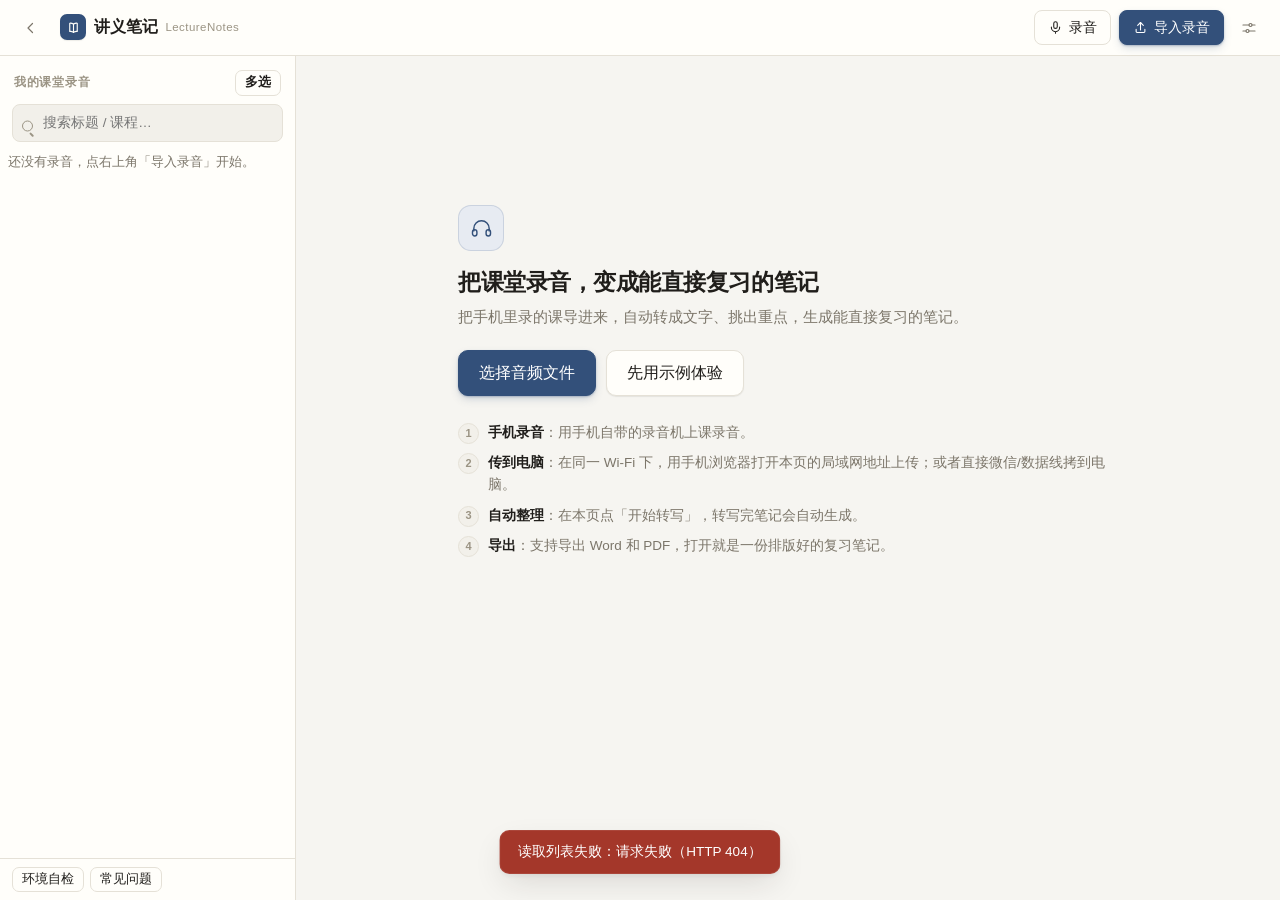
==== commit 9e558164: "界面文案再精简一轮：空状态、设置、引导与 FAQ" ====
--- a/public/index.html
+++ b/public/index.html
@@ -99,24 +99,24 @@
       <div class="empty-card">
         <div class="empty-mark"><svg class="i"><use href="#i-headphones"/></svg></div>
         <h2><span class="pc-only">把课堂录音，变成能直接复习的笔记</span><span class="only-remote">把这节课的录音传到电脑上</span></h2>
-        <p><span class="pc-only">把手机里录的课导进来，自动转成文字、自动挑出重点，生成能直接复习的课堂笔记。</span><span class="only-remote">手机上不用装 App、不用登录：选个文件传上去，转文字、挑重点、导出都在电脑上做。</span></p>
+        <p><span class="pc-only">把手机里录的课导进来，自动转成文字、挑出重点，生成能直接复习的笔记。</span><span class="only-remote">手机上不用装 App、不用登录，选个文件传上来就行。</span></p>
         <div class="empty-actions">
           <button class="btn primary big" id="btn-import-2">选择音频文件</button>
           <button class="btn big phone-hide" id="btn-demo">先用示例体验</button>
         </div>
         <ol class="steps phone-hide">
-          <li><b>手机录音</b>：用手机自带的录音机上课录音（不用装 App）。</li>
-          <li><b>传到电脑</b>：手机和电脑连同一个 Wi-Fi，用手机浏览器打开本页的局域网地址上传；或者直接微信/数据线拷到电脑。</li>
-          <li><b>自动整理</b>：在本页点「开始转写」，转写完笔记会自动生成（重点 + 逐字稿 + 自测题），不用再点。</li>
-          <li><b>导出</b>：点「导出 Word」，用 Word 或 WPS 打开就是一份排版好的复习笔记。</li>
+          <li><b>手机录音</b>：用手机自带的录音机上课录音。</li>
+          <li><b>传到电脑</b>：在同一 Wi-Fi 下，用手机浏览器打开本页的局域网地址上传；或者直接微信/数据线拷到电脑。</li>
+          <li><b>自动整理</b>：在本页点「开始转写」，转写完笔记会自动生成。</li>
+          <li><b>导出</b>：支持导出 Word 和 PDF，打开就是一份排版好的复习笔记。</li>
         </ol>
         <!-- 手机上（另一台设备通过局域网打开）走这一份说明。
              两边不共用同一段文字：电脑版讲的是「在本页转写、导出」，而这些
              在手机上根本点不到 —— 照抄过去等于骗人。 -->
         <ol class="steps only-remote">
-          <li><b>在电脑上录音</b>：用手机自带的录音机上课录音，文件留在手机里。</li>
-          <li><b>点上面的按钮传上去</b>：选文件、起个名字，传完这一步就结束了，手机会提示「已上传」。</li>
-          <li><b>回到电脑上处理</b>：转写、生成笔记、导出 Word / PDF 都在电脑上做，手机上不用管。</li>
+          <li><b>手机录音</b>：用手机自带的录音机上课录音。</li>
+          <li><b>点上面的按钮传上去</b>：选文件、起个名字就传完了。</li>
+          <li><b>回电脑上处理</b>：转写、笔记、导出都在电脑上做。</li>
         </ol>
         <!-- 这条提示是给电脑上的人看的（「去设置里打开手机访问」）。手机上已经
              在传了，还在这儿说「怎么开手机访问」等于对着已经进门的人教开门。 -->
@@ -204,7 +204,7 @@
             <span class="pane-hint" id="note-source"></span>
           </div>
           <article class="markdown" id="note-view">
-            <p class="placeholder">尚未生成笔记。请先点击「① 开始转写」，转写完成后笔记会自动生成。</p>
+            <p class="placeholder">尚未生成笔记。点「① 开始转写」。</p>
           </article>
         </div>
         <div class="pane tx-pane">
@@ -243,7 +243,7 @@
 <div class="modal" id="new-lecture-modal" hidden>
   <div class="modal-card">
     <h3 id="new-lecture-title">新建录音</h3>
-    <p class="hint" id="new-lecture-sub">给这条录音起个名字，顺便定一下笔记怎么写。只有这一条录音会用到这些设置。</p>
+    <p class="hint" id="new-lecture-sub">给这条录音起个名字，定一下笔记怎么写。这些设置只对这条录音生效。</p>
 
     <div class="field">
       <label for="nl-title">录音名</label>
@@ -251,7 +251,7 @@
     </div>
 
     <div class="field phone-hide">
-      <label for="nl-extra">提示词 <span class="hint">（空白即默认）</span></label>
+      <label for="nl-extra">提示词</label>
       <textarea id="nl-extra" rows="3" spellcheck="false" placeholder="如：这是法学课，请把法条编号写全；重点用【】标出"></textarea>
     </div>
 
@@ -279,7 +279,7 @@
     <p class="hint" id="nl-style-desc"></p>
 
     <div class="field phone-hide">
-      <label for="nl-language">录音语言 <span class="hint">（影响转写准确度）</span></label>
+      <label for="nl-language">录音语言</label>
       <select id="nl-language">
         <option value="zh">中文</option>
         <option value="en">English</option>
@@ -288,7 +288,7 @@
       <p class="hint" id="nl-language-desc"></p>
     </div>
 
-    <p class="hint" id="nl-hint">风格、重点条数、提示词都只对这条录音生效。以后想改，打开它点「笔记设置」。</p>
+    <p class="hint" id="nl-hint">只对这条录音生效。以后想改，打开它点「笔记设置」。</p>
 
     <div class="modal-actions">
       <button class="btn ghost" id="btn-nl-cancel">取消</button>
@@ -307,7 +307,7 @@
     <div class="settings-body">
 
       <section class="sect">
-        <h4>① 服务商（转写 + AI 笔记共用一家）</h4>
+        <h4>① 服务商</h4>
         <div class="field">
           <label>服务商</label>
           <select id="s-provider">
@@ -332,7 +332,7 @@
             </select>
           </div>
           <div class="field wide">
-            <label>依赖库 CDN（不通会自动换备用源）</label>
+            <label>依赖库 CDN</label>
             <input id="s-cdn" placeholder="https://cdn.jsdelivr.net/npm/@huggingface/transformers@3">
           </div>
         </div>
@@ -351,7 +351,7 @@
 
         <div class="grid2" data-for="cloud">
           <div class="field">
-            <label>接口地址（自定义时填）</label>
+            <label>接口地址</label>
             <input id="s-asr-endpoint" placeholder="https://your-server/v1/audio/transcriptions">
           </div>
         </div>
@@ -372,7 +372,7 @@
           </div>
         </div>
         <div class="field wide" data-for="key" id="key-field">
-          <label>API Key（转写 + 笔记共用这一把）</label>
+          <label>API Key</label>
 
           <!-- 第一行 = 当前正在用的那一把。平时是密码点，点眼睛才显示明文
                （本机才看得到；手机/局域网根本拿不到明文）。
@@ -409,7 +409,7 @@
         </div>
         <div class="grid2">
           <div class="field">
-            <label>接口地址（已自动填写，一般无需修改）</label>
+            <label>接口地址</label>
             <input id="s-llm-base" placeholder="https://api.siliconflow.cn/v1">
           </div>
         </div>
@@ -446,9 +446,7 @@
       <section class="sect">
         <h4>④ 手机访问</h4>
         <p class="hint">
-          开启后，同一个 Wi-Fi 下的手机、平板、别的电脑能打开下面这个地址，把录音传进来。
-          <b>默认是关的</b> —— 关着的时候，就算别人拿到地址也只会看到 403，一个字节都读不到。
-          录完传完记得关掉。
+          开启后，同一 Wi-Fi 下的手机、平板能打开下面这个地址传录音。<b>默认是关的</b>，关着时别人拿到地址也打不开。传完记得关掉。
         </p>
         <label class="check"><input type="checkbox" id="s-lan-enabled"> 允许同一 Wi-Fi 的设备访问</label>
         <div class="field wide">
@@ -496,7 +494,7 @@
 
     </div>
     <div class="modal-foot">
-      <span class="hint">设置存在数据目录下的 <code>config.json</code>（默认在 <code>%LOCALAPPDATA%\LectureNotes\data</code>，实际位置见上面 ③ 存储位置）。Key 只存在这台电脑上，局域网访问时不会下发。</span>
+      <span class="hint">设置存在数据目录下的 <code>config.json</code>。Key 只存在这台电脑上，局域网访问时不会下发。</span>
       <div>
         <!-- 打赏入口放在这排按钮里，不放在滚动的设置正文里 ——
              正文滚到底才看得见，等于藏起来了；这一排永远固定在最底部。 -->
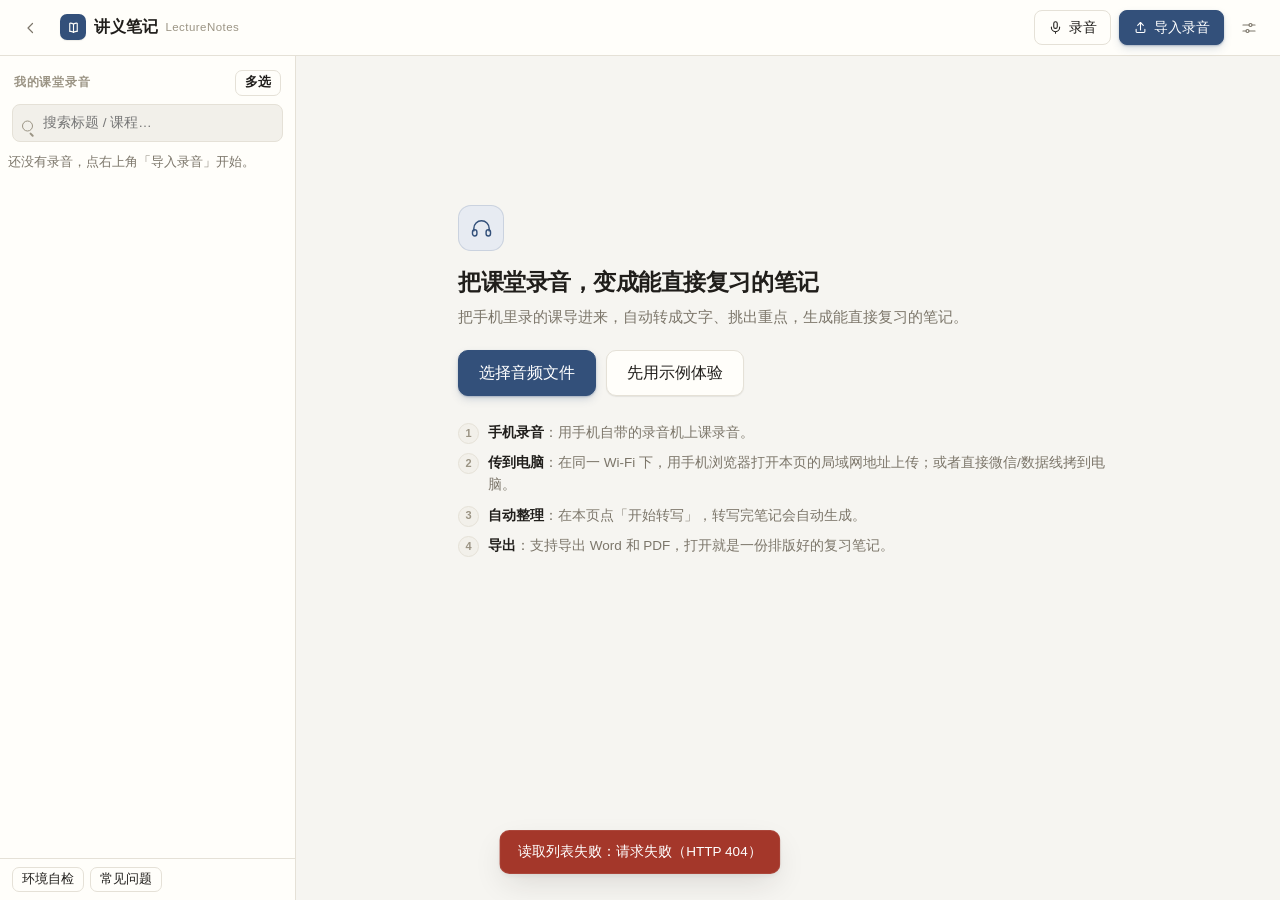
==== commit 1372f84c: "启动时静默查一次更新，新版在设置按钮挂红点" ====
--- a/public/index.html
+++ b/public/index.html
@@ -65,7 +65,7 @@
   <div class="top-actions">
     <button class="btn ghost phone-hide" id="btn-record" title="用电脑麦克风直接录音"><svg class="i sm"><use href="#i-mic"/></svg>录音</button>
     <button class="btn primary" id="btn-import"><svg class="i sm"><use href="#i-upload"/></svg>导入录音</button>
-    <button class="icon-btn phone-hide" id="btn-settings" title="设置"><svg class="i"><use href="#i-sliders"/></svg></button>
+    <button class="icon-btn phone-hide" id="btn-settings" title="设置"><svg class="i"><use href="#i-sliders"/></svg><span class="icon-dot" id="settings-dot" hidden></span></button>
   </div>
 </header>
 
@@ -201,6 +201,11 @@
             <span class="tx-reopen" id="tx-reopen" hidden>
               <button class="btn ghost tiny" id="btn-tx-expand" title="把逐字稿面板展开回来"><svg class="i sm"><use href="#i-file"/></svg>展开逐字稿</button>
             </span>
+            <!-- 2026-11-21 老大要求：展开逐字稿按钮右边、居中位置要给一句
+                 「AI 生成，请注意甄别」。笔记和思维导图都是大模型现写的，
+                 万一公式或结论编错了，读的人得知道该自己核一遍。
+                 默认 hidden：还没生成笔记时会先闪一下，等 renderNote() 判完再决定。 -->
+            <span class="pane-ai" id="note-ai-hint" hidden>AI 生成，请注意甄别</span>
             <span class="pane-hint" id="note-source"></span>
           </div>
           <article class="markdown" id="note-view">
@@ -468,6 +473,7 @@
           <button type="button" class="linklike" id="btn-check-update">检查更新</button>
           <button type="button" class="linklike" id="btn-show-license">用户协议</button>
           <button type="button" class="linklike" id="btn-show-privacy">隐私政策</button>
+          <button type="button" class="linklike" id="btn-show-changelog">更新记录</button>
           <span class="hint" id="about-agree"></span>
         </div>
         <!-- 更新区默认整块隐藏：没查到新版时不占地方。
@@ -562,7 +568,7 @@
     </div>
     <div class="settings-body">
       <p class="hint">
-        这个软件是免费的，也没有登录、没有广告、不传你的录音。
+        这个软件是免费的，也没有登录、不传你的录音。
         如果它真的帮你省下了抄笔记的时间，可以请人家喝杯奶茶 —— 不打赏也照样能用，一点功能都不会少。
       </p>
       <div class="donate-codes" id="donate-codes"></div>
@@ -596,6 +602,23 @@
   </div>
 </div>
 
+<!-- ============ 更新公告（更新后才弹一次） ============ -->
+<div class="modal" id="whatsnew-modal" hidden>
+  <div class="modal-card wide">
+    <div class="modal-head">
+      <h3><svg class="i"><use href="#i-book"/></svg>这次更新了什么 <span class="hint" id="whatsnew-version"></span></h3>
+      <button class="icon-btn" id="btn-whatsnew-close" title="关闭"><svg class="i"><use href="#i-x"/></svg></button>
+    </div>
+    <div class="settings-body help-body" id="whatsnew-body"></div>
+    <div class="modal-foot">
+      <span class="hint">更新记录也会一直留在「设置 → ⑤ 关于与协议 → 更新记录」里，随时能回看。</span>
+      <div class="modal-actions" style="margin:0">
+        <button class="btn primary" id="btn-whatsnew-ok">知道了</button>
+      </div>
+    </div>
+  </div>
+</div>
+
 <div id="toast" class="toast" hidden></div>
 <input type="file" id="file-input" accept="audio/*,video/mp4,video/*" multiple hidden>
 <script type="module" src="./app.js"></script>
--- a/public/app.css
+++ b/public/app.css
@@ -172,11 +172,24 @@
   border: 0; background: transparent; cursor: pointer; font-size: 17px;
   width: 34px; height: 34px; border-radius: var(--r-sm); color: var(--muted);
   transition: background .14s var(--ease), color .14s var(--ease);
+  position: relative;   /* 给 .icon-dot 当定位基准 */
 }
 .icon-btn:hover { background: var(--panel-2); color: var(--text); }
 .icon-btn:active { background: var(--panel-3); }
 .icon-btn.tiny { width: 26px; height: 26px; font-size: 13px; }
 .icon-btn.tiny .i { width: 14px; height: 14px; }
+/* 右上角那个小红点：只在「查到新版本、还没去看」时出现。
+   2026-11-21 改成启动时静默查更新 —— 查到新版不弹窗（软件是上课用的，
+   弹窗只会打断人），在设置按钮上挂个点，用户看到自然知道去哪儿看。
+   定位基准是上面 .icon-btn 的 position:relative。 */
+.icon-dot {
+  position: absolute; top: 5px; right: 5px;
+  width: 7px; height: 7px; border-radius: 50%;
+  background: var(--danger);
+  box-shadow: 0 0 0 2px var(--panel);
+  pointer-events: none;
+}
+.icon-dot[hidden] { display: none; }
 .only-mobile { display: none; }
 /* 局域网来的（手机、另一台电脑）只留上传。
    ---------------------------------------------------------------
@@ -581,21 +594,57 @@
   letter-spacing: -.005em;
 }
 .pane-head .i { color: var(--muted-2); }
+
+/* ── 面板头按「面板自己的宽度」决定换不换行 ──────────────────────────
+   2026-11-21 实测（`_scratch/measure-panehead.mjs`）：两栏布局在 1080px 以上
+   仍然生效，所以窗口 1150~1085px 这一段笔记栏只有 427~455px 宽。一行里要塞
+   「笔记 / 思维导图」+「笔记设置」+「AI 生成，请注意甄别」+ 来源说明，
+   加起来比可用宽度多 30~50px；而来源说明里的 `deepseek-ai/DeepSeek-V3`
+   是不可断的长 token，压到 50px 以下就撑破 → 面板头横向溢出、高度从 52px
+   涨到 241px。以前没这问题，是因为「笔记设置」平时只露一个图标；
+   加上常驻文字与 AI 提示之后才挤爆。
+   为什么不用窗口宽度的 @media：侧栏可以收起，同一个窗口宽度下面板能差 200px
+   （实测窗口 1080px 时面板 721px、1085px 时只有 418px）。用容器查询按面板
+   自己的宽度判断，才是真正「放不下才换行」。
+   面板 ≥560px 一行放得下，保持单行；窄于 560px 时只让「来源说明」整行落到
+   第二行 —— AI 提示只有 105px，跟 tab、笔记设置挤在第一行还放得下
+   （实测面板 392px 宽时 157+87+105+20 间距 = 369，仍有余量），
+   三行（102px）没必要，两行（75px）刚好。
+   断点取 560 是实测定出来的：面板 599px 时一行需要 157+87+105+194+30 间距
+   = 573，塞进 599-24 内还行（h=52）；再窄就压到来源说明上，所以从 560 往下换。 */
+.pane { container-type: inline-size; }
+@container (max-width: 559px) {
+  .pane-head { flex-wrap: wrap; }
+  .pane-head .pane-hint { flex: 1 1 100%; text-align: left; margin-top: -2px; }
+}
 /* 提示条可能很长（「整理方式已升级，点「AI 版笔记」可重新生成」），
    不约束的话它会把 tab 挤成竖排两行的「笔\n记」。让它自己换行、绝不抢 tab 的位置。 */
-.pane-hint { font-weight: 400; font-size: 11.5px; color: var(--muted-2); flex: 1 1 auto; min-width: 0; text-align: right; line-height: 1.5; }
+.pane-hint { font-weight: 400; font-size: 11.5px; color: var(--muted-2); flex: 0 1 auto; min-width: 0; text-align: right; line-height: 1.5; }
+/* 「AI 生成，请注意甄别」——2026-11-21 老大要求放在面板头右侧的居中位置
+   （「展开逐字稿」按钮右边、来源说明左边那块空地）。
+   为什么要把 .pane-hint 的 flex 让出来：它原来是 flex:1 1 auto，等于一个人
+   吃满右侧所有剩余宽度；这里要让 pane-ai 去占那块地并居中，所以把 pane-hint
+   改成 flex:0 1 auto（宽度只够自己那行字，长了能被压）。
+   nowrap + 省略号：宁可截断成「AI 生成，请注…」，也不能让它换行把面板头撑高一倍。
+   2026-11-21 补：`min-width: max-content` —— 光给 flex 的话，空间一紧它就真被
+   压成「AI 生成，请注意…」，而这句话被截掉尾巴等于没提醒。让它的最小宽度
+   等于自己那行字的宽度，宁可把右边的来源说明挤成两行（那行本来就能换行）。 */
+.pane-ai {
+  flex: 1 1 auto; min-width: max-content; text-align: center;
+  font-weight: 400; font-size: 11.5px; line-height: 1.5;
+  color: var(--muted-2); white-space: nowrap; overflow: hidden; text-overflow: ellipsis;
+}
+/* flex 布局里 hidden 属性的默认 display:none 会被别处更具体的选择器盖掉，
+   这类「靠 JS 开关的小块」一律显式写一条，省得以后加样式时踩。 */
+.pane-ai[hidden] { display: none; }
 .pane-head .tabs { flex: none; }
-/* 笔记设置按钮：默认只留图标，鼠标进到面板头才把「笔记设置」四个字放出来。
-   它不是高频动作，常驻四个字会把来源说明挤窄；但完全藏起来（纯图标）
-   又没人猜得到齿轮是干什么的，所以折中成 hover 显字 —— 与侧栏「⋯」同一招。 */
-.note-prefs-btn { flex: none; gap: 0; padding: 5px 7px; }
-.note-prefs-btn .lbl { display: none; margin-left: 4px; }
-.pane-head:hover .note-prefs-btn .lbl,
-.note-prefs-btn:focus-visible .lbl { display: inline; }
-/* 触摸屏没有 hover 这回事，雪藏的文案永远不会显形 —— 直接铺开。 */
-@media (hover: none) {
-  .note-prefs-btn .lbl { display: inline; }
-}
+/* 笔记设置按钮：一律带文字，和旁边的「展开逐字稿」同一副样子。
+   2026-11-21 之前是「鼠标进到面板头才把四个字放出来」（与侧栏「⋯」同一招）。
+   加上「AI 生成，请注意甄别」之后这招就出事了：整条横条都是 hover 范围，
+   鼠标一移进去，四个字凭空长出来，把右边的 AI 提示和来源说明一起推开，
+   看着像横条在抖。改成常驻 —— 少省那 60 px，换来不跳。 */
+.note-prefs-btn { flex: none; gap: 6px; padding: 5px 8px; }
+.note-prefs-btn .lbl { display: inline; }
 
 .tx-search {
   border: 1px solid var(--line); border-radius: var(--r-sm); padding: 4px 9px;
@@ -1424,6 +1473,12 @@
      （2026-10-26 手机截图实测）。让它整行落到第二行，左对齐。 */
   .pane-head { flex-wrap: wrap; }
   .pane-head .pane-hint { flex: 1 1 100%; text-align: left; }
+  /* 「AI 生成，请注意甄别」在窄屏跟着来源说明一起落到第二行，
+     但它比来源说明重要（读的人得先知道这是模型写的），所以排在前面。
+     两块都吃满整行，AI 那句左对齐、来源说明仍左对齐，读起来是一条竖线。 */
+  .pane-head .pane-ai { flex: 1 1 100%; text-align: left; order: -1; }
+  /* 两块都占满整行时会各占一行，中间留的边距太松，压掉一半 */
+  .pane-head .pane-hint { margin-top: -2px; }
 }
 
 .hint.ok { color: var(--ok); }
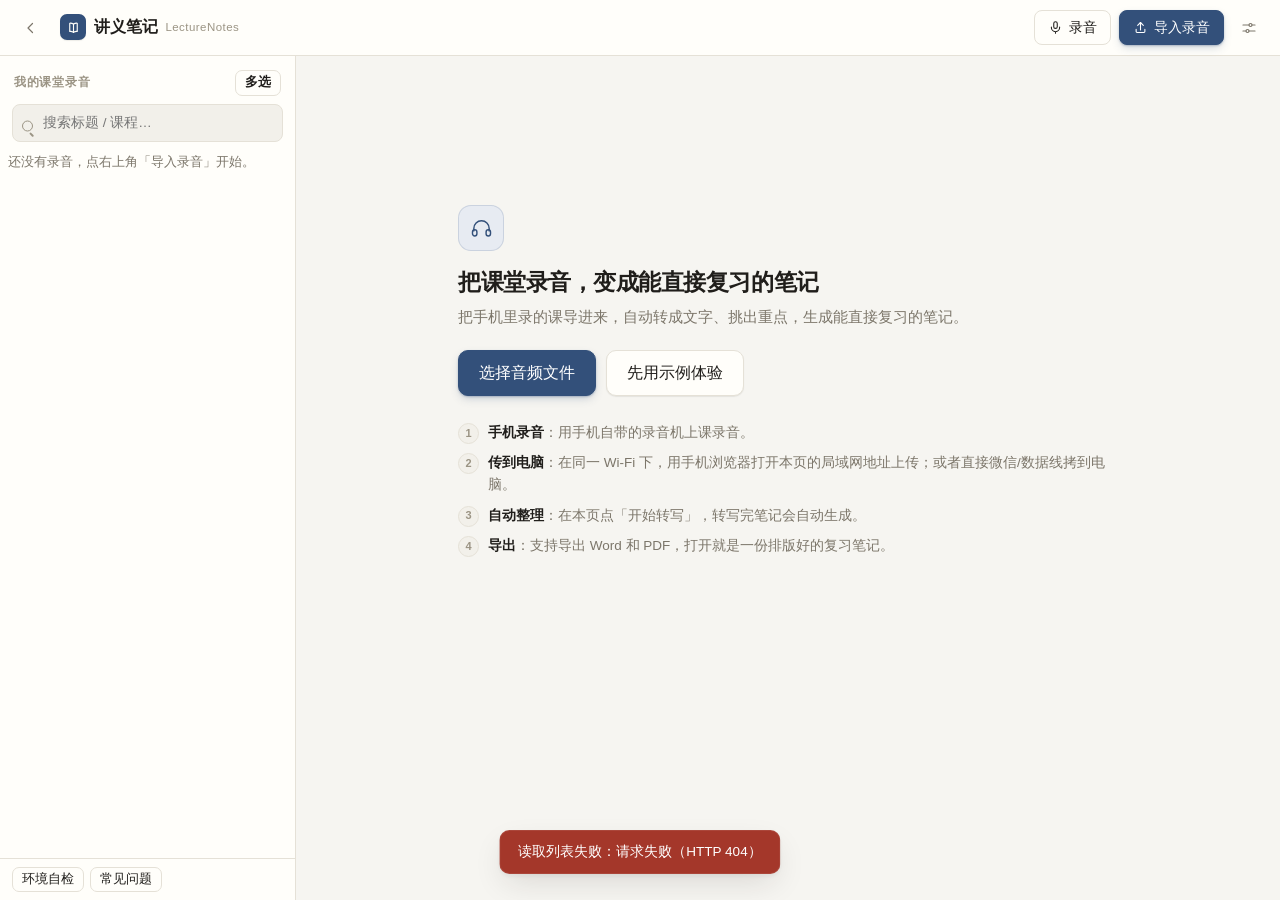
==== commit d6402e09: "打赏入口改名：赞助作者！正文改口并删掉米饭奶茶那行" ====
--- a/public/index.html
+++ b/public/index.html
@@ -504,7 +504,7 @@
       <div>
         <!-- 打赏入口放在这排按钮里，不放在滚动的设置正文里 ——
              正文滚到底才看得见，等于藏起来了；这一排永远固定在最底部。 -->
-        <button class="btn ghost tiny" id="btn-show-donate" title="觉得好用的话，可以请人家喝杯奶茶"><svg class="i sm"><use href="#i-coffee"/></svg>请人家喝奶茶</button>
+        <button class="btn ghost tiny" id="btn-show-donate" title="觉得好用的话，赞助一下作者"><svg class="i sm"><use href="#i-coffee"/></svg>赞助作者！</button>
         <button class="btn ghost tiny danger" id="btn-shutdown" title="关闭后台服务（关掉整个程序）"><svg class="i sm"><use href="#i-x"/></svg>退出服务</button>
         <button class="btn ghost" id="btn-settings-cancel">取消</button>
         <button class="btn primary" id="btn-settings-save">保存</button>
@@ -556,23 +556,22 @@
 
   这个弹窗有两个出处：
     · 每次启动程序时自动弹一次（没勾「不再提示」的话）
-    · 设置底部「请人家喝奶茶」按钮，想看才点
+    · 设置底部「赞助作者！」按钮，想看才点
   自动弹的时候把「下次再说」写成「先看看别处」，手动打开时那句不显示。
 -->
 <!-- ============ 打赏 ============ -->
 <div class="modal phone-hide" id="donate-modal" hidden>
   <div class="modal-card">
     <div class="modal-head">
-      <h3><svg class="i"><use href="#i-coffee"/></svg>请人家喝杯奶茶</h3>
+      <h3><svg class="i"><use href="#i-coffee"/></svg>赞助作者！</h3>
       <button class="icon-btn" id="btn-donate-close" title="关闭"><svg class="i"><use href="#i-x"/></svg></button>
     </div>
     <div class="settings-body">
       <p class="hint">
         这个软件是免费的，也没有登录、不传你的录音。
-        如果它真的帮你省下了抄笔记的时间，可以请人家喝杯奶茶 —— 不打赏也照样能用，一点功能都不会少。
+        如果它真的帮你省下了抄笔记的时间，不妨赞助一下作者（磕头跪谢）—— 不打赏也照样能用，一点功能都不会少。
       </p>
       <div class="donate-codes" id="donate-codes"></div>
-      <p class="hint">米饭管饱，奶茶是加餐</p>
       <label class="donate-opt">
         <input type="checkbox" id="donate-never" />
         <span>以后不要再提示我</span>
